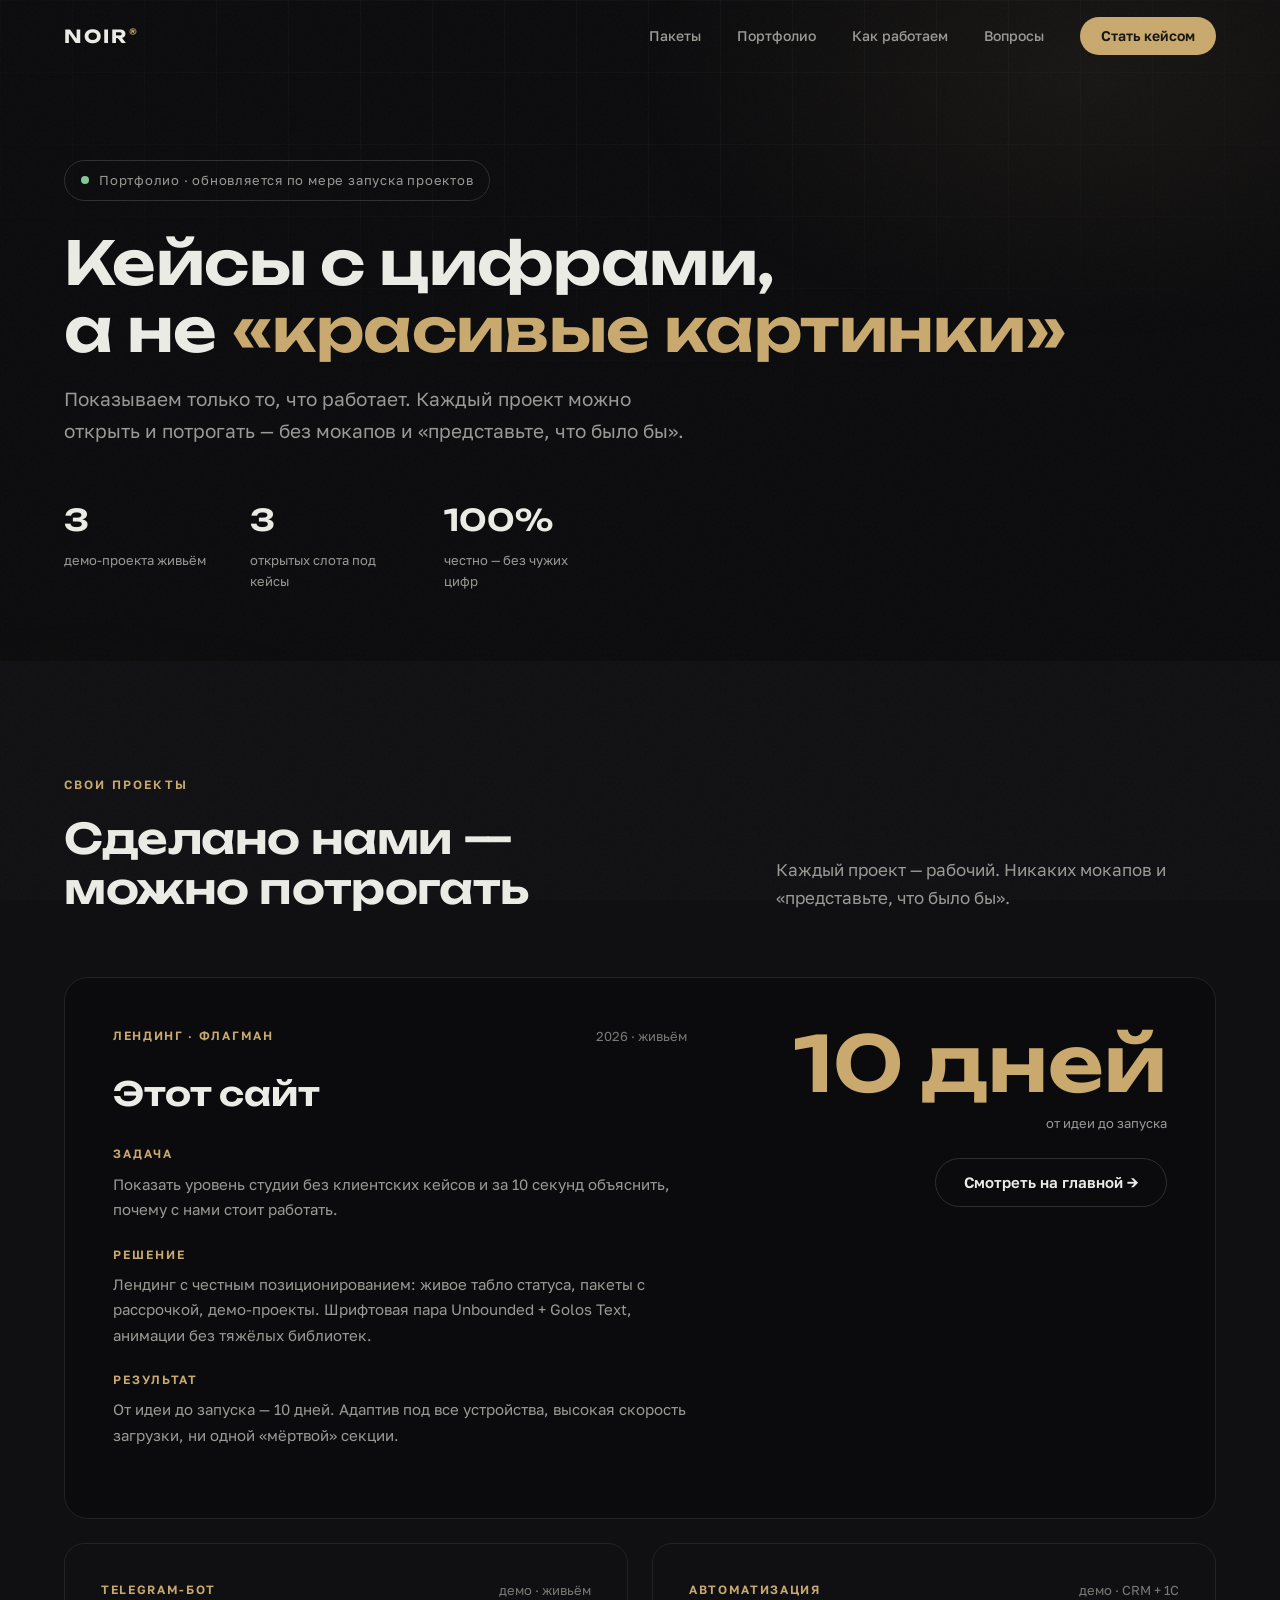
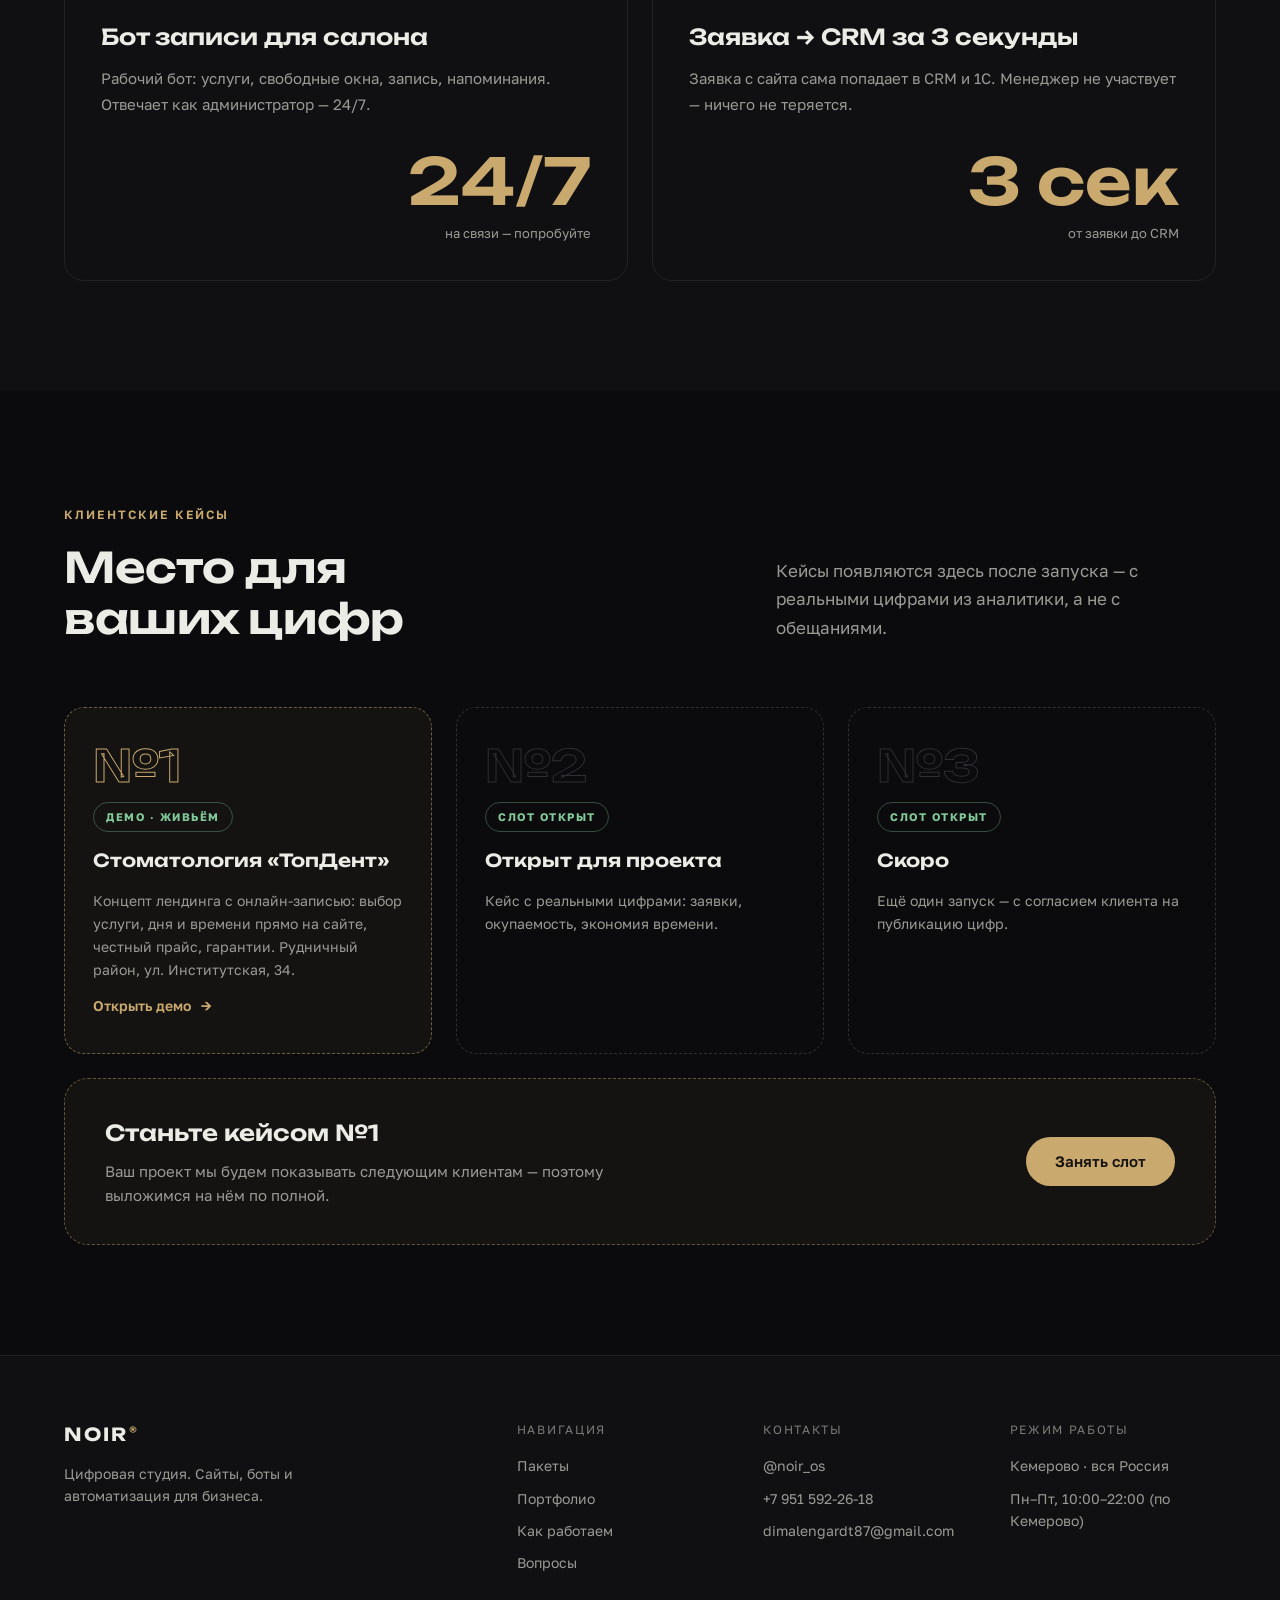
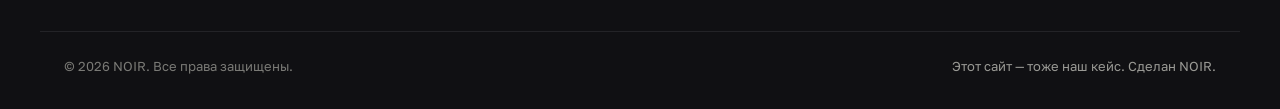
==== cases.html @ 003f2fc5 "fix: add favicon to tech/payment pages, fix broken logo link in tech.html" ====
<!DOCTYPE html>
<html lang="ru">
<head>
<meta charset="UTF-8">
<meta name="viewport" content="width=device-width, initial-scale=1.0">
<title>Кейсы — NOIR · Цифровая студия · Кемерово</title>
<meta name="description" content="Портфолио цифровой студии NOIR: демо-проекты живьём и открытые слоты под клиентские кейсы. Кемерово, Рудничный район, вся Россия.">
<link rel="preconnect" href="https://fonts.googleapis.com">
<link rel="preconnect" href="https://fonts.gstatic.com" crossorigin>
<link href="https://fonts.googleapis.com/css2?family=Golos+Text:wght@400;500;600&family=Unbounded:wght@400;500;600;700&display=swap" rel="stylesheet">
<link rel="stylesheet" href="styles.css">
<link rel="icon" href="favicon.svg" type="image/svg+xml">
</head>
<body>

<div class="grain" aria-hidden="true"></div>

<!-- ШАПКА -->
<header id="nav">
  <div class="container nav-inner">
    <a href="./" class="logo">NOIR<span>®</span></a>
    <nav class="nav-links" aria-label="Основная навигация">
      <a class="nav-link" href="./#services">Пакеты</a>
      <a class="nav-link" href="#work">Портфолио</a>
      <a class="nav-link" href="./#process">Как работаем</a>
      <a class="nav-link" href="./#faq">Вопросы</a>
      <a class="btn btn-primary btn-sm" href="./#contact">Стать кейсом</a>
    </nav>
    <button id="burger" class="burger" aria-label="Открыть меню" aria-expanded="false" aria-controls="mobileMenu">
      <span></span><span></span><span></span>
    </button>
  </div>
</header>

<!-- МОБИЛЬНОЕ МЕНЮ -->
<div id="mobileMenu" class="mobile-menu">
  <nav class="mobile-nav" aria-label="Мобильная навигация">
    <a class="mobile-link" href="./#services">Пакеты</a>
    <a class="mobile-link" href="#work">Портфолио</a>
    <a class="mobile-link" href="./#process">Как работаем</a>
    <a class="mobile-link" href="./#faq">Вопросы</a>
    <a class="mobile-link mobile-cta" href="./#contact">Стать кейсом</a>
    <div class="mobile-meta">Кемерово · работаем по всей России</div>
  </nav>
</div>

<main>

  <!-- ЗАГОЛОВОК СТРАНИЦЫ -->
  <section class="page-hero">
    <div class="container">
      <div class="hero-tag" data-reveal>
        <span class="dot dot-live"></span>Портфолио · обновляется по мере запуска проектов
      </div>
      <h1 class="page-title" data-reveal style="--d:.08s">
        Кейсы с цифрами,<br>а не <span class="accent">«красивые картинки»</span>
      </h1>
      <p class="page-lead" data-reveal style="--d:.16s">
        Показываем только то, что работает. Каждый проект можно открыть и потрогать — без мокапов и «представьте, что было бы».
      </p>
      <div class="page-stats" data-reveal style="--d:.24s">
        <div class="stat">
          <div class="stat-num"><span data-count="3">0</span></div>
          <div class="stat-cap">демо-проекта живьём</div>
        </div>
        <div class="stat">
          <div class="stat-num"><span data-count="3">0</span></div>
          <div class="stat-cap">открытых слота под кейсы</div>
        </div>
        <div class="stat">
          <div class="stat-num"><span data-count="100" data-suffix="%">0</span></div>
          <div class="stat-cap">честно — без чужих цифр</div>
        </div>
      </div>
    </div>
  </section>

  <!-- ДЕМО-КЕЙСЫ -->
  <section id="work">
    <div class="container">
      <div class="section-head">
        <div>
          <div class="section-tag" data-reveal>Свои проекты</div>
          <h2 class="section-title" data-reveal>Сделано нами —<br>можно потрогать</h2>
        </div>
        <p class="section-lead" data-reveal>Каждый проект — рабочий. Никаких мокапов и «представьте, что было бы».</p>
      </div>

      <!-- КЕЙС 1: ЭТОТ САЙТ -->
      <article class="case-study" data-reveal>
        <div class="case-main">
          <div class="case-meta">
            <span class="case-cat">Лендинг · флагман</span>
            <span class="case-year">2026 · живьём</span>
          </div>
          <h3 class="case-title">Этот сайт</h3>
          <div class="case-block">
            <div class="case-block-label">Задача</div>
            <p>Показать уровень студии без клиентских кейсов и за 10 секунд объяснить, почему с нами стоит работать.</p>
          </div>
          <div class="case-block">
            <div class="case-block-label">Решение</div>
            <p>Лендинг с честным позиционированием: живое табло статуса, пакеты с рассрочкой, демо-проекты. Шрифтовая пара Unbounded + Golos Text, анимации без тяжёлых библиотек.</p>
          </div>
          <div class="case-block">
            <div class="case-block-label">Результат</div>
            <p>От идеи до запуска — 10 дней. Адаптив под все устройства, высокая скорость загрузки, ни одной «мёртвой» секции.</p>
          </div>
        </div>
        <div class="case-side">
          <div class="case-metric-big">
            <div class="metric-num"><span data-count="10">0</span> дней</div>
            <div class="metric-cap">от идеи до запуска</div>
          </div>
          <a class="btn btn-ghost case-live" href="index.html">Смотреть на главной →</a>
        </div>
      </article>

      <div class="cases-grid">
        <!-- КЕЙС 2: ДЕМО-БОТ -->
        <article class="case-card" data-reveal>
          <div class="case-info">
            <div class="case-meta"><span class="case-cat">Telegram-бот</span><span class="case-year">демо · живьём</span></div>
            <h3 class="case-title">Бот записи для салона</h3>
            <p class="case-desc">Рабочий бот: услуги, свободные окна, запись, напоминания. Отвечает как администратор — 24/7.</p>
          </div>
          <div class="case-metric">
            <div class="metric-num">24/7</div>
            <div class="metric-cap">на связи — попробуйте</div>
          </div>
        </article>

        <!-- КЕЙС 3: ДЕМО-АВТОМАТИЗАЦИЯ -->
        <article class="case-card" data-reveal style="--d:.08s">
          <div class="case-info">
            <div class="case-meta"><span class="case-cat">Автоматизация</span><span class="case-year">демо · CRM + 1С</span></div>
            <h3 class="case-title">Заявка → CRM за 3 секунды</h3>
            <p class="case-desc">Заявка с сайта сама попадает в CRM и 1С. Менеджер не участвует — ничего не теряется.</p>
          </div>
          <div class="case-metric">
            <div class="metric-num"><span data-count="3">0</span> сек</div>
            <div class="metric-cap">от заявки до CRM</div>
          </div>
        </article>
      </div>
    </div>
  </section>

  <!-- СЛОТЫ ПОД КЛИЕНТСКИЕ КЕЙСЫ -->
  <section id="slots">
    <div class="container">
      <div class="section-head">
        <div>
          <div class="section-tag" data-reveal>Клиентские кейсы</div>
          <h2 class="section-title" data-reveal>Место для<br>ваших цифр</h2>
        </div>
        <p class="section-lead" data-reveal>Кейсы появляются здесь после запуска — с реальными цифрами из аналитики, а не с обещаниями.</p>
      </div>

      <div class="slots-grid">
        <div class="slot-card hot" data-reveal>
  	 <div class="slot-num">№1</div>
         <div class="slot-status">Демо · живьём</div>
         <h3>Стоматология «ТопДент»</h3>
         <p>Концепт лендинга с онлайн-записью: выбор услуги, дня и времени прямо на сайте, честный прайс, гарантии. Рудничный район, ул. Институтская, 34.</p>
         <a class="link-arrow" href="topdent">Открыть демо <span>→</span></a>
        </div>
        <div class="slot-card" data-reveal style="--d:.08s">
          <div class="slot-num">№2</div>
          <div class="slot-status">Слот открыт</div>
          <h3>Открыт для проекта</h3>
          <p>Кейс с реальными цифрами: заявки, окупаемость, экономия времени.</p>
        </div>
        <div class="slot-card" data-reveal style="--d:.16s">
          <div class="slot-num">№3</div>
          <div class="slot-status">Слот открыт</div>
          <h3>Скоро</h3>
          <p>Ещё один запуск — с согласием клиента на публикацию цифр.</p>
        </div>
      </div>

      <div class="cases-cta" data-reveal>
        <div>
          <h3>Станьте кейсом №1</h3>
          <p>Ваш проект мы будем показывать следующим клиентам — поэтому выложимся на нём по полной.</p>
        </div>
        <a class="btn btn-primary" href="./#contact">Занять слот</a>
      </div>
    </div>
  </section>

</main>

<!-- ПОДВАЛ -->
<footer id="footer">
  <div class="container footer-grid">
    <div>
      <div class="logo">NOIR<span>®</span></div>
      <p class="footer-note">Цифровая студия. Сайты, боты и автоматизация для бизнеса.</p>
    </div>
    <div class="footer-col">
      <span class="footer-cap">Навигация</span>
      <a href="./#services">Пакеты</a>
      <a href="#work">Портфолио</a>
      <a href="./#process">Как работаем</a>
      <a href="./#faq">Вопросы</a>
    </div>
    <div class="footer-col">
      <span class="footer-cap">Контакты</span>
      <a href="https://t.me/noir_os" target="_blank" rel="noopener">@noir_os</a>
      <a href="tel:+79515922618">+7 951 592-26-18</a>
      <a href="mailto:dimalengardt87@gmail.com">dimalengardt87@gmail.com</a>
    </div>
    <div class="footer-col">
      <span class="footer-cap">Режим работы</span>
      <span>Кемерово · вся Россия</span>
      <span>Пн–Пт, 10:00–22:00 (по Кемерово)</span>
    </div>
  </div>
  <div class="container footer-bottom">
    <span>© <span id="year">2026</span> NOIR. Все права защищены.</span>
    <span class="footer-self">Этот сайт — тоже наш кейс. Сделан NOIR.</span>
  </div>
</footer>

<script src="script.js"></script>
</body>
</html>
---- styles.css ----
/* ═══════════════════════════════════════════
   NOIR · Цифровая студия · Кемерово
═══════════════════════════════════════════ */
*, *::before, *::after { margin: 0; padding: 0; box-sizing: border-box; }

:root {
  --bg: #0B0B0D;
  --bg-alt: #101013;
  --surface: #141417;
  --border: #232327;
  --border-strong: #2E2E33;
  --text: #ECECE6;
  --muted: #9A9A95;
  --faint: #7A7A76;
  --accent: #C9A96E;
  --accent-dim: rgba(201, 169, 110, 0.12);
  --live: #82C99A;
  --danger: #C97070;
  --font-display: 'Unbounded', 'Arial Black', sans-serif;
  --font-body: 'Golos Text', -apple-system, 'Segoe UI', sans-serif;
}

html {
  background: var(--bg);
  scroll-behavior: smooth;
  scroll-padding-top: 88px;
}

html, body { overflow-x: hidden; }

body {
  background: var(--bg);
  color: var(--text);
  font-family: var(--font-body);
  font-size: 16px;
  line-height: 1.6;
  -webkit-font-smoothing: antialiased;
}

/* Фоновые слои: сетка + тёплое свечение */
body::before {
  content: '';
  position: fixed; inset: 0; z-index: 0;
  background-image:
    linear-gradient(rgba(255,255,255,.022) 1px, transparent 1px),
    linear-gradient(90deg, rgba(255,255,255,.022) 1px, transparent 1px);
  background-size: 72px 72px;
  -webkit-mask-image: radial-gradient(ellipse 90% 70% at 50% 0%, #000 30%, transparent 78%);
  mask-image: radial-gradient(ellipse 90% 70% at 50% 0%, #000 30%, transparent 78%);
}
body::after {
  content: '';
  position: fixed; inset: 0; z-index: 0; pointer-events: none;
  background:
    radial-gradient(60% 50% at 85% 8%, rgba(201,169,110,.07), transparent 60%),
    radial-gradient(50% 40% at 8% 92%, rgba(201,169,110,.04), transparent 60%);
}

/* Зерно */
.grain {
  position: fixed; inset: 0; z-index: 2000;
  pointer-events: none; opacity: .035;
  background-image: url("data:image/svg+xml,%3Csvg viewBox='0 0 256 256' xmlns='http://www.w3.org/2000/svg'%3E%3Cfilter id='g'%3E%3CfeTurbulence type='fractalNoise' baseFrequency='0.9' numOctaves='4' stitchTiles='stitch'/%3E%3C/filter%3E%3Crect width='100%25' height='100%25' filter='url(%23g)'/%3E%3C/svg%3E");
  background-size: 128px 128px;
}

::selection { background: var(--accent); color: #141414; }
a { color: inherit; text-decoration: none; }
button { font-family: inherit; }
:focus-visible { outline: 2px solid var(--accent); outline-offset: 3px; }
body.locked { overflow: hidden; }

.container { width: 100%; max-width: 1200px; margin: 0 auto; padding: 0 24px; }

/* ═══════════════════════════════════════════
   КНОПКИ
═════════════════════════════════════════ */
.btn {
  display: inline-flex; align-items: center; justify-content: center; gap: 10px;
  padding: 16px 28px; border-radius: 9999px;
  font: 600 15px/1 var(--font-body);
  border: 1px solid transparent; cursor: pointer;
  transition: transform .3s ease, box-shadow .3s ease, border-color .3s ease, color .3s ease, background .3s ease;
}
.btn-primary { background: var(--accent); color: #161310; }
.btn-primary:hover { transform: translateY(-2px); box-shadow: 0 14px 34px -14px rgba(201,169,110,.55); }
.btn-ghost { border-color: var(--border-strong); color: var(--text); }
.btn-ghost:hover { border-color: var(--accent); color: var(--accent); }
.btn-sm { padding: 11px 20px; font-size: 14px; }

/* ═══════════════════════════════════════════
   ШАПКА
═══════════════════════════════════════════ */
#nav {
  position: fixed; top: 0; left: 0; right: 0; z-index: 1000;
  border-bottom: 1px solid transparent;
  transition: background .35s ease, border-color .35s ease;
}
#nav.scrolled {
  background: rgba(11,11,13,.88);
  -webkit-backdrop-filter: blur(16px); backdrop-filter: blur(16px);
  border-color: var(--border);
}
.nav-inner { display: flex; align-items: center; justify-content: space-between; height: 72px; }
.logo { font-family: var(--font-display); font-weight: 700; font-size: 18px; letter-spacing: .12em; }
.logo span { color: var(--accent); font-size: 10px; vertical-align: super; }
.nav-links { display: flex; align-items: center; gap: 36px; }
.nav-link { font-size: 14px; font-weight: 500; color: var(--muted); position: relative; transition: color .3s ease; }
.nav-link::after {
  content: ''; position: absolute; left: 0; bottom: -6px;
  width: 100%; height: 1px; background: var(--accent);
  transform: scaleX(0); transform-origin: right; transition: transform .35s ease;
}
.nav-link:hover, .nav-link.active { color: var(--text); }
.nav-link:hover::after, .nav-link.active::after { transform: scaleX(1); transform-origin: left; }

.burger {
  display: none; flex-direction: column; align-items: center; justify-content: center; gap: 6px;
  width: 44px; height: 44px; background: none;
  border: 1px solid var(--border-strong); border-radius: 12px; cursor: pointer;
}
.burger span { width: 20px; height: 2px; background: var(--text); transition: transform .35s ease, opacity .35s ease; }
.burger.open span:nth-child(1) { transform: translateY(8px) rotate(45deg); }
.burger.open span:nth-child(2) { opacity: 0; }
.burger.open span:nth-child(3) { transform: translateY(-8px) rotate(-45deg); }

/* Мобильное меню */
.mobile-menu {
  position: fixed; inset: 0; z-index: 998;
  background: rgba(11,11,13,.97);
  display: flex; flex-direction: column; justify-content: center;
  padding: 96px 24px 40px;
  visibility: hidden; transform: translateY(-100%);
  transition: transform .5s cubic-bezier(.77,0,.18,1), visibility 0s linear .5s;
}
.mobile-menu.open { visibility: visible; transform: none; transition: transform .5s cubic-bezier(.77,0,.18,1); }
.mobile-nav { display: flex; flex-direction: column; gap: 8px; max-width: 480px; }
.mobile-link {
  font-family: var(--font-display); font-size: 26px; font-weight: 600;
  padding: 14px 0; border-bottom: 1px solid var(--border);
  opacity: 0; transform: translateY(18px);
  transition: opacity .4s ease, transform .4s ease, color .3s ease;
}
.mobile-link:hover { color: var(--accent); }
.mobile-cta { border-bottom: none; color: var(--accent); }
.mobile-meta { font-size: 13px; color: var(--muted); margin-top: 24px; opacity: 0; transition: opacity .4s ease .4s; }
.mobile-menu.open .mobile-link { opacity: 1; transform: none; }
.mobile-menu.open .mobile-link:nth-child(1) { transition-delay: .15s; }
.mobile-menu.open .mobile-link:nth-child(2) { transition-delay: .2s; }
.mobile-menu.open .mobile-link:nth-child(3) { transition-delay: .25s; }
.mobile-menu.open .mobile-link:nth-child(4) { transition-delay: .3s; }
.mobile-menu.open .mobile-link:nth-child(5) { transition-delay: .35s; }
.mobile-menu.open .mobile-meta { opacity: 1; }

/* ═══════════════════════════════════════════
   ГЛАВНЫЙ ЭКРАН
═══════════════════════════════════════════ */
#hero {
  min-height: 100vh; min-height: 100svh;
  display: flex; align-items: center;
  padding: 140px 0 90px;
}
.hero-grid { display: grid; grid-template-columns: 1.1fr .9fr; gap: 56px; align-items: center; }

.hero-tag {
  display: inline-flex; align-items: center; gap: 10px;
  font-size: 13px; letter-spacing: .06em; color: var(--muted);
  padding: 9px 16px; border: 1px solid var(--border-strong); border-radius: 9999px;
  margin-bottom: 32px;
}
.dot { width: 8px; height: 8px; border-radius: 9999px; display: inline-block; flex-shrink: 0; }
.dot-live { background: var(--live); animation: ping 2.2s ease-out infinite; }
@keyframes ping {
  0% { box-shadow: 0 0 0 0 rgba(130,201,154,.45); }
  70% { box-shadow: 0 0 0 9px rgba(130,201,154,0); }
  100% { box-shadow: 0 0 0 0 rgba(130,201,154,0); }
}

.hero-title {
  font-family: var(--font-display);
  font-size: clamp(34px, 4.6vw, 58px);
  font-weight: 600; line-height: 1.15; letter-spacing: -.01em;
  margin-bottom: 24px;
}
.hero-title .accent { color: var(--accent); }
.hero-sub { font-size: clamp(16px, 1.6vw, 19px); color: var(--muted); line-height: 1.7; max-width: 560px; margin-bottom: 40px; }
.hero-actions { display: flex; gap: 14px; flex-wrap: wrap; margin-bottom: 64px; }

.hero-stats { display: flex; gap: 44px; flex-wrap: wrap; }
.stat-num { font-family: var(--font-display); font-size: 30px; font-weight: 600; color: var(--text); }
.stat-cap { font-size: 13px; color: var(--muted); max-width: 150px; margin-top: 6px; }

/* Табло статуса */
.board {
  background: linear-gradient(180deg, #131316, #0E0E11);
  border: 1px solid var(--border); border-radius: 24px;
  padding: 26px; position: relative;
  box-shadow: 0 40px 90px -50px rgba(0,0,0,.9);
}
.board::before {
  content: ''; position: absolute; inset: 0; border-radius: 24px; padding: 1px;
  background: linear-gradient(160deg, rgba(201,169,110,.4), transparent 45%);
  -webkit-mask: linear-gradient(#000 0 0) content-box, linear-gradient(#000 0 0);
  -webkit-mask-composite: xor; mask-composite: exclude;
  pointer-events: none;
}
.board-head {
  display: flex; justify-content: space-between; align-items: center;
  font-size: 11px; letter-spacing: .14em; text-transform: uppercase;
  color: var(--muted); margin-bottom: 22px;
}
.board-label { display: inline-flex; align-items: center; gap: 8px; }
.board-status {
  padding: 16px 18px; margin-bottom: 22px;
  border: 1px dashed rgba(201,169,110,.4); border-radius: 16px;
  background: rgba(201,169,110,.06);
  display: flex; flex-direction: column; gap: 3px;
}
.board-status strong { font-family: var(--font-display); font-size: 14px; font-weight: 600; }
.board-status span { font-size: 13px; color: var(--muted); }
.board-row {
  display: flex; justify-content: space-between; align-items: baseline; gap: 16px;
  padding: 13px 2px; border-top: 1px solid var(--border); font-size: 14px;
  transition: background .25s ease;
}
.board-row:hover { background: rgba(255,255,255,.02); }
.board-val { color: var(--live); font-weight: 600; }
.board-src { color: var(--muted); font-size: 13px; text-align: right; }
.board-foot { margin-top: 16px; font-size: 12px; color: var(--faint); }

/* ═══════════════════════════════════════════
   БЕГУЩАЯ СТРОКА
═══════════════════════════════════════════ */
.marquee { border-block: 1px solid var(--border); background: var(--bg-alt); overflow: hidden; padding: 18px 0; }
.marquee-track { display: flex; width: max-content; animation: marquee 30s linear infinite; }
.marquee-track.paused, .marquee:hover .marquee-track { animation-play-state: paused; }
.marquee-group { display: flex; align-items: center; gap: 44px; padding-right: 44px; }
.marquee-group span {
  font-family: var(--font-display); font-size: 12px; font-weight: 500;
  letter-spacing: .2em; text-transform: uppercase; color: var(--muted); white-space: nowrap;
}
.marquee-group i { color: var(--accent); font-style: normal; font-size: 10px; }
@keyframes marquee { to { transform: translateX(-50%); } }

/* ═══════════════════════════════════════════
   СЕКЦИИ — ОБЩЕЕ
═══════════════════════════════════════════ */
section { padding: 110px 0; }
.section-tag {
  display: inline-block; font-size: 12px; font-weight: 600;
  letter-spacing: .18em; text-transform: uppercase;
  color: var(--accent); margin-bottom: 18px;
}
.section-title {
  font-family: var(--font-display);
  font-size: clamp(26px, 3.4vw, 42px);
  font-weight: 600; line-height: 1.2; letter-spacing: -.01em;
}
.section-lead { font-size: 17px; color: var(--muted); line-height: 1.7; max-width: 440px; }
.section-head { display: flex; justify-content: space-between; align-items: flex-end; gap: 48px; margin-bottom: 64px; }
.section-head-right { display: flex; flex-direction: column; gap: 16px; align-items: flex-start; }

/* ═══════════════════════════════════════════
   БОЛИ
═══════════════════════════════════════════ */
#problems { background: var(--bg); }
.split { display: grid; grid-template-columns: .9fr 1.1fr; gap: 72px; align-items: start; }
.split-left { position: sticky; top: 120px; }
.split-left .section-lead { margin: 20px 0 32px; }
.link-arrow {
  display: inline-flex; align-items: center; gap: 10px;
  font-weight: 600; color: var(--accent); transition: gap .3s ease;
}
.link-arrow:hover { gap: 16px; transition: gap .2s ease; }
.pain-list { display: flex; flex-direction: column; gap: 16px; }
.pain {
  display: flex; gap: 20px; padding: 28px;
  background: var(--bg-alt); border: 1px solid var(--border); border-radius: 20px;
  transition: border-color .3s ease, transform .3s ease;
}
.pain:hover { border-color: var(--accent); transform: translateX(6px); }
.pain-x { color: var(--danger); font-weight: 700; font-size: 18px; line-height: 1.4; }
.pain h3 { font-size: 17px; font-weight: 600; margin-bottom: 8px; }
.pain p { font-size: 15px; color: var(--muted); line-height: 1.65; }

/* ═══════════════════════════════════════════
   ПАКЕТЫ
═══════════════════════════════════════════ */
#services { background: var(--bg-alt); }
.packages-grid {
  display: grid; grid-template-columns: repeat(3, 1fr);
  gap: 24px; align-items: stretch; margin-bottom: 20px;
}
.package-card {
  display: flex; flex-direction: column;
  padding: 36px 32px; background: var(--bg);
  border: 1px solid var(--border); border-radius: 24px;
  position: relative;
  transition: border-color .3s ease, transform .3s ease, box-shadow .3s ease;
}
.package-card:hover { border-color: var(--accent); transform: translateY(-4px); }
.package-card.featured {
  border-color: var(--accent);
  background: linear-gradient(180deg, rgba(201,169,110,.08), rgba(201,169,110,.02));
  box-shadow: 0 30px 70px -40px rgba(201,169,110,.4);
}
@media (min-width: 1025px) {
  .package-card.featured { transform: scale(1.035); }
  .package-card.featured:hover { transform: scale(1.035) translateY(-4px); }
}
.package-badge {
  position: absolute; top: -13px; left: 50%; transform: translateX(-50%);
  background: var(--accent); color: #161310;
  font-size: 11px; font-weight: 700; letter-spacing: .12em; text-transform: uppercase;
  padding: 6px 14px; border-radius: 9999px; white-space: nowrap;
}
.package-name { font-family: var(--font-display); font-size: 24px; font-weight: 600; margin-bottom: 6px; }
.package-tag { font-size: 14px; color: var(--muted); margin-bottom: 24px; }
.package-price {
  display: flex; flex-direction: column; gap: 2px;
  padding: 20px 0; margin-bottom: 24px;
  border-block: 1px solid var(--border);
}
.price-old { font-size: 15px; color: var(--faint); text-decoration: line-through; }
.price-new { font-family: var(--font-display); font-size: 32px; font-weight: 600; color: var(--accent); line-height: 1.2; }
.price-note { font-size: 12px; color: var(--muted); margin-top: 4px; }
.package-list { list-style: none; display: flex; flex-direction: column; gap: 12px; margin-bottom: 32px; flex-grow: 1; }
.package-list li { font-size: 15px; line-height: 1.5; padding-left: 26px; position: relative; }
.package-list li::before { content: '✓'; position: absolute; left: 0; color: var(--live); font-weight: 700; }
.package-btn { width: 100%; }
.packages-note {
  font-size: 14px; color: var(--muted); text-align: center;
  max-width: 640px; margin: 0 auto 80px;
}

/* ═══════════════════════════════════════════
   УСЛУГИ ПО ОТДЕЛЬНОСТИ
═══════════════════════════════════════════ */
.services-sub { display: flex; justify-content: space-between; align-items: flex-end; gap: 32px; margin-bottom: 40px; }
.services-sub h3 { font-family: var(--font-display); font-size: 22px; font-weight: 600; }
.services-sub p { font-size: 15px; color: var(--muted); max-width: 480px; line-height: 1.65; }

.services-list { border-top: 1px solid var(--border); }
.service-row {
  display: grid;
  grid-template-columns: 64px 1fr 160px 48px;
  grid-template-areas: "num body meta arrow";
  gap: 28px; align-items: center;
  padding: 36px 12px; border-bottom: 1px solid var(--border);
  position: relative; transition: background .3s ease;
}
.service-row::before {
  content: ''; position: absolute; left: 0; top: -1px;
  height: 1px; width: 0; background: var(--accent); transition: width .5s ease;
}
.service-row:hover { background: rgba(255,255,255,.015); }
.service-row:hover::before { width: 100%; }
.service-num { grid-area: num; font-family: var(--font-display); font-size: 13px; color: var(--faint); }
.service-body { grid-area: body; display: flex; flex-direction: column; gap: 8px; }
.service-title { font-size: 20px; font-weight: 600; transition: color .3s ease; }
.service-row:hover .service-title { color: var(--accent); }
.service-desc { font-size: 15px; color: var(--muted); line-height: 1.65; max-width: 560px; }
.service-meta { grid-area: meta; display: flex; flex-direction: column; align-items: flex-end; gap: 4px; text-align: right; }
.service-term { font-size: 13px; color: var(--muted); }
.service-price { font-size: 15px; font-weight: 600; color: var(--accent); white-space: nowrap; }
.service-arrow {
  grid-area: arrow; width: 44px; height: 44px;
  display: grid; place-items: center;
  border: 1px solid var(--border-strong); border-radius: 14px;
  color: var(--text); font-size: 16px;
  transition: background .3s ease, border-color .3s ease, color .3s ease, transform .3s ease;
}
.service-row:hover .service-arrow {
  background: var(--accent); border-color: var(--accent); color: #161310; transform: translateX(4px);
}
.services-note { margin-top: 32px; font-size: 15px; color: var(--muted); }
.services-note a { color: var(--accent); font-weight: 600; border-bottom: 1px solid rgba(201,169,110,.4); transition: border-color .3s ease; }
.services-note a:hover { border-color: var(--accent); }

/* ═══════════════════════════════════════════
   ПОРТФОЛИО
═══════════════════════════════════════════ */
#cases { background: var(--bg); }
.cases-grid { display: grid; grid-template-columns: 1fr 1fr; gap: 24px; }
.case-card {
  display: flex; flex-direction: column; justify-content: space-between; gap: 32px;
  padding: 36px; background: var(--bg-alt);
  border: 1px solid var(--border); border-radius: 20px;
  transition: border-color .3s ease, transform .3s ease;
}
.case-card:hover { border-color: var(--accent); transform: translateY(-4px); }
.case-card.featured { grid-column: 1 / -1; flex-direction: row; align-items: center; gap: 48px; padding: 48px; }
.case-meta { display: flex; justify-content: space-between; gap: 16px; margin-bottom: 18px; }
.case-cat { font-size: 12px; font-weight: 600; letter-spacing: .14em; text-transform: uppercase; color: var(--accent); }
.case-year { font-size: 13px; color: var(--faint); }
.case-title { font-family: var(--font-display); font-size: 22px; font-weight: 600; margin-bottom: 12px; }
.case-card.featured .case-title { font-size: clamp(24px, 2.6vw, 32px); }
.case-desc { font-size: 15px; color: var(--muted); line-height: 1.7; max-width: 520px; }
.case-metric { text-align: right; flex-shrink: 0; }
.metric-num {
  font-family: var(--font-display); font-weight: 600; line-height: 1;
  font-size: clamp(40px, 5vw, 64px); color: var(--accent);
}
.case-card.featured .metric-num { font-size: clamp(52px, 6.5vw, 88px); }
.metric-cap { font-size: 13px; color: var(--muted); margin-top: 10px; }

.cases-cta {
  display: flex; justify-content: space-between; align-items: center; gap: 32px;
  margin-top: 24px; padding: 36px 40px;
  border: 1px dashed rgba(201,169,110,.45); border-radius: 24px;
  background: rgba(201,169,110,.05);
}
.cases-cta h3 { font-family: var(--font-display); font-size: 22px; font-weight: 600; margin-bottom: 8px; }
.cases-cta p { font-size: 15px; color: var(--muted); line-height: 1.65; max-width: 520px; }

/* ═══════════════════════════════════════════
   ПРОЦЕСС
═══════════════════════════════════════════ */
#process { background: var(--bg-alt); }
.process-grid { display: grid; grid-template-columns: repeat(4, 1fr); gap: 32px; }
.process-step { border-top: 1px solid var(--border-strong); padding-top: 28px; }
.ghost {
  font-family: var(--font-display); font-size: 46px; font-weight: 600; line-height: 1;
  color: transparent; -webkit-text-stroke: 1px var(--border-strong);
  margin-bottom: 22px;
}
@supports not (-webkit-text-stroke: 1px #000) { .ghost { color: var(--border-strong); } }
.process-step h3 { font-size: 18px; font-weight: 600; margin-bottom: 10px; }
.process-step p { font-size: 15px; color: var(--muted); line-height: 1.65; }

/* ═══════════════════════════════════════════
   ГАРАНТИИ
═══════════════════════════════════════════ */
#trust { background: var(--bg); }
.trust-grid { display: grid; grid-template-columns: repeat(4, 1fr); gap: 24px; }
.trust-item {
  padding: 32px 28px; background: var(--bg-alt);
  border: 1px solid var(--border); border-radius: 20px;
  transition: border-color .3s ease, transform .3s ease;
}
.trust-item:hover { border-color: var(--accent); transform: translateY(-4px); }
.trust-ico {
  width: 48px; height: 48px; display: grid; place-items: center;
  border: 1px solid var(--border-strong); border-radius: 14px;
  color: var(--accent); margin-bottom: 22px; background: var(--bg);
}
.trust-item h3 { font-size: 17px; font-weight: 600; margin-bottom: 10px; }
.trust-item p { font-size: 15px; color: var(--muted); line-height: 1.65; }

/* ═══════════════════════════════════════════
   ВОПРОСЫ
═══════════════════════════════════════════ */
#faq { background: var(--bg-alt); }
.faq-list { border-top: 1px solid var(--border); max-width: 820px; }
.faq-item { border-bottom: 1px solid var(--border); }
.faq-q {
  width: 100%; display: flex; justify-content: space-between; align-items: center; gap: 24px;
  padding: 26px 4px; background: none; border: 0; cursor: pointer;
  color: var(--text); font: 600 17px/1.4 var(--font-body); text-align: left;
  transition: color .3s ease;
}
.faq-q:hover { color: var(--accent); }
.faq-icon { font-size: 24px; font-weight: 400; color: var(--accent); transition: transform .35s ease; flex-shrink: 0; }
.faq-item.open .faq-icon { transform: rotate(45deg); }
.faq-a { display: grid; grid-template-rows: 0fr; transition: grid-template-rows .4s ease; }
.faq-a > div { overflow: hidden; }
.faq-a p { padding: 0 4px 26px; font-size: 15px; color: var(--muted); line-height: 1.7; max-width: 640px; }
.faq-item.open .faq-a { grid-template-rows: 1fr; }

/* ═══════════════════════════════════════════
   КОНТАКТ
═══════════════════════════════════════════ */
#contact { background: var(--bg); }
.contact-grid { display: grid; grid-template-columns: 1fr 1fr; gap: 72px; align-items: start; }
.contact-info .section-lead { margin: 20px 0 40px; max-width: 480px; }
.contact-methods { display: flex; flex-direction: column; gap: 14px; }
.method {
  display: flex; align-items: center; gap: 16px;
  padding: 18px 20px; background: var(--bg-alt);
  border: 1px solid var(--border); border-radius: 16px;
  transition: border-color .3s ease, transform .3s ease;
}
.method:hover { border-color: var(--accent); transform: translateX(6px); }
.method-ico {
  width: 42px; height: 42px; display: grid; place-items: center; flex-shrink: 0;
  border: 1px solid var(--border-strong); border-radius: 12px; color: var(--accent);
}
.method-label { display: block; font-size: 12px; color: var(--muted); margin-bottom: 2px; }
.method-value { display: block; font-size: 15px; font-weight: 600; }

.contact-form {
  padding: 40px; background: var(--bg-alt);
  border: 1px solid var(--border); border-radius: 24px;
}
.form-group { margin-bottom: 18px; }
.form-group label { display: block; font-size: 13px; font-weight: 500; color: var(--muted); margin-bottom: 8px; }
.form-group input, .form-group textarea {
  width: 100%; padding: 15px 16px;
  background: var(--surface); border: 1px solid var(--border); border-radius: 12px;
  color: var(--text); font-family: inherit; font-size: 16px;
  transition: border-color .3s ease, box-shadow .3s ease;
}
.form-group input:focus, .form-group textarea:focus {
  outline: none; border-color: var(--accent);
  box-shadow: 0 0 0 3px var(--accent-dim);
}
.form-group input::placeholder, .form-group textarea::placeholder { color: var(--faint); }
.form-group textarea { resize: vertical; min-height: 104px; }
.form-submit { width: 100%; }
.contact-form.sent .form-submit { background: var(--live); color: #0E1510; pointer-events: none; }
.form-note { font-size: 13px; color: var(--faint); text-align: center; margin-top: 16px; }

/* ═══════════════════════════════════════════
   ПОДВАЛ
═══════════════════════════════════════════ */
#footer { border-top: 1px solid var(--border); padding: 64px 0 32px; background: var(--bg-alt); }
.footer-grid { display: grid; grid-template-columns: 2fr 1fr 1fr 1fr; gap: 40px; }
.footer-note { font-size: 14px; color: var(--muted); margin-top: 14px; max-width: 260px; }
.footer-col { display: flex; flex-direction: column; gap: 10px; font-size: 14px; color: var(--muted); }
.footer-cap { font-size: 12px; letter-spacing: .14em; text-transform: uppercase; color: var(--faint); margin-bottom: 6px; }
.footer-col a { transition: color .3s ease; }
.footer-col a:hover { color: var(--accent); }
.footer-bottom {
  display: flex; justify-content: space-between; align-items: center; gap: 16px; flex-wrap: wrap;
  margin-top: 56px; padding-top: 24px; border-top: 1px solid var(--border);
  font-size: 13px; color: var(--faint);
}
.footer-self { color: var(--muted); }

/* ═══════════════════════════════════════════
   АНИМАЦИИ ПОЯВЛЕНИЯ
═══════════════════════════════════════════ */
[data-reveal] {
  opacity: 0; transform: translateY(26px);
  transition: opacity .7s ease, transform .7s cubic-bezier(.22,1,.36,1);
  transition-delay: var(--d, 0s);
}
[data-reveal].revealed { opacity: 1; transform: none; }

/* ═══════════════════════════════════════════
   АДАПТИВ
═══════════════════════════════════════════ */
@media (max-width: 1024px) {
  .hero-grid { grid-template-columns: 1fr; gap: 48px; }
  .board { max-width: 540px; }
  .packages-grid { grid-template-columns: 1fr; max-width: 480px; margin-inline: auto; }
  .process-grid { grid-template-columns: repeat(2, 1fr); }
  .trust-grid { grid-template-columns: repeat(2, 1fr); }
  .footer-grid { grid-template-columns: 1fr 1fr; }
}

@media (max-width: 900px) {
  .nav-links { display: none; }
  .burger { display: flex; }
  .split { grid-template-columns: 1fr; gap: 40px; }
  .split-left { position: static; }
  .section-head { flex-direction: column; align-items: flex-start; gap: 20px; margin-bottom: 48px; }
  .services-sub { flex-direction: column; align-items: flex-start; gap: 12px; }
  .service-row {
    grid-template-columns: 44px 1fr 44px;
    grid-template-areas: "num body arrow" "num meta arrow";
    gap: 14px 18px; padding: 28px 8px;
  }
  .service-meta { flex-direction: row; align-items: baseline; gap: 18px; text-align: left; }
  .case-card.featured { flex-direction: column; align-items: flex-start; gap: 28px; padding: 32px; }
  .case-metric { text-align: left; }
  .contact-grid { grid-template-columns: 1fr; gap: 48px; }
}

@media (max-width: 760px) {
  .cases-cta { flex-direction: column; align-items: flex-start; }
  .cases-cta .btn { width: 100%; }
}

@media (max-width: 640px) {
  section { padding: 72px 0; }
  #hero { padding: 120px 0 64px; }
  .hero-actions { flex-direction: column; }
  .hero-actions .btn { width: 100%; }
  .hero-stats { gap: 28px; }
  .cases-grid, .trust-grid, .process-grid { grid-template-columns: 1fr; }
  .contact-form { padding: 28px 24px; }
  .footer-grid { grid-template-columns: 1fr; gap: 32px; }
  .footer-bottom { flex-direction: column; align-items: flex-start; }
}

/* ═══════════════════════════════════════════
   УМЕНЬШЕННОЕ ДВИЖЕНИЕ
═══════════════════════════════════════════ */
@media (prefers-reduced-motion: reduce) {
  html { scroll-behavior: auto; }
  [data-reveal] { opacity: 1; transform: none; }
  .marquee-track { animation: none; }
  .dot-live { animation: none; }
  *, *::before, *::after { transition-duration: .01ms !important; animation-duration: .01ms !important; }
}

/* ═══════════════════════════════════════════
   СТРАНИЦА КЕЙСОВ (cases.html)
═══════════════════════════════════════════ */
.page-hero { padding: 160px 0 70px; }
.page-hero .hero-tag { margin-bottom: 28px; }
.page-title {
  font-family: var(--font-display);
  font-size: clamp(34px, 5vw, 60px);
  font-weight: 600; line-height: 1.12; letter-spacing: -.01em;
  margin-bottom: 20px;
}
.page-title .accent { color: var(--accent); }
.page-lead {
  font-size: clamp(16px, 1.6vw, 19px); color: var(--muted);
  line-height: 1.7; max-width: 620px; margin-bottom: 48px;
}
.page-stats { display: flex; gap: 44px; flex-wrap: wrap; }

#work { background: var(--bg-alt); }
#slots { background: var(--bg); }

/* Развёрнутый кейс */
.case-study {
  display: grid; grid-template-columns: 1.15fr .85fr; gap: 56px; align-items: start;
  padding: 48px; background: var(--bg); border: 1px solid var(--border); border-radius: 24px;
  margin-bottom: 24px; transition: border-color .3s ease;
}
.case-study:hover { border-color: var(--accent); }
.case-study .case-meta { margin-bottom: 20px; }
.case-study .case-title { font-size: clamp(24px, 2.6vw, 34px); margin-bottom: 24px; }
.case-block { margin-bottom: 22px; }
.case-block-label {
  font-size: 12px; font-weight: 600; letter-spacing: .16em; text-transform: uppercase;
  color: var(--accent); margin-bottom: 8px;
}
.case-block p { font-size: 15px; color: var(--muted); line-height: 1.7; }
.case-side { position: sticky; top: 110px; display: flex; flex-direction: column; gap: 24px; align-items: flex-end; }
.case-metric-big { text-align: right; }
.case-metric-big .metric-num { font-size: clamp(48px, 6vw, 80px); }
.case-live { width: auto; }

/* Слоты под клиентские кейсы */
.slots-grid { display: grid; grid-template-columns: repeat(3, 1fr); gap: 24px; margin-bottom: 24px; }
.slot-card {
  display: flex; flex-direction: column; gap: 14px;
  padding: 36px 28px; border: 1px dashed var(--border-strong); border-radius: 20px;
  transition: border-color .3s ease, transform .3s ease;
}
.slot-card:hover { border-color: var(--accent); transform: translateY(-4px); }
.slot-card.hot { border-color: rgba(201,169,110,.5); background: rgba(201,169,110,.05); }
.slot-num {
  font-family: var(--font-display); font-size: 44px; font-weight: 600; line-height: 1;
  color: transparent; -webkit-text-stroke: 1px var(--border-strong);
}
.slot-card.hot .slot-num { -webkit-text-stroke: 1px var(--accent); }
.slot-status {
  display: inline-block; align-self: flex-start;
  font-size: 11px; font-weight: 700; letter-spacing: .14em; text-transform: uppercase;
  color: var(--live); padding: 5px 12px; border: 1px solid rgba(130,201,154,.35); border-radius: 9999px;
}
.slot-card h3 { font-family: var(--font-display); font-size: 18px; font-weight: 600; }
.slot-card p { font-size: 14px; color: var(--muted); line-height: 1.65; }
.slot-card .link-arrow { margin-top: auto; font-size: 14px; }

@media (max-width: 1024px) {
  .slots-grid { grid-template-columns: 1fr; max-width: 480px; }
}
@media (max-width: 900px) {
  .case-study { grid-template-columns: 1fr; gap: 32px; padding: 32px; }
  .case-side { position: static; align-items: flex-start; }
  .case-metric-big { text-align: left; }
}

/* ═══ ДО / ПОСЛЕ ═══ */
#result { background: var(--bg-alt); }
.ba-board { border: 1px solid var(--border); border-radius: 20px; overflow: hidden; background: var(--bg); }
.ba-head { display: grid; grid-template-columns: 1fr 56px 1fr; align-items: center; padding: 16px 28px; border-bottom: 1px solid var(--border); background: var(--bg-alt); }
.ba-label { font-family: var(--font-display); font-size: 12px; font-weight: 600; letter-spacing: .18em; text-transform: uppercase; }
.ba-label.ba-b { color: var(--faint); }
.ba-label.ba-a { color: var(--accent); text-align: right; }
.ba-row { display: grid; grid-template-columns: 1fr 56px 1fr; align-items: stretch; border-bottom: 1px solid var(--border); transition: background .3s ease; }
.ba-row:last-child { border-bottom: none; }
.ba-row:hover { background: rgba(255,255,255,.015); }
.ba-cell { padding: 26px 28px; font-size: 16px; line-height: 1.5; display: flex; align-items: flex-start; gap: 14px; }
.ba-cell.ba-b { color: var(--muted); }
.ba-cell.ba-a { color: var(--text); font-weight: 600; background: rgba(201,169,110,.05); border-left: 1px solid var(--border); }
.ba-mark { flex-shrink: 0; font-weight: 700; }
.ba-b .ba-mark { color: var(--danger); }
.ba-a .ba-mark { color: var(--live); }
.ba-arrow { align-self: center; text-align: center; color: var(--accent); font-size: 18px; transition: transform .3s ease; }
.ba-row:hover .ba-arrow { transform: translateX(4px); }
@media (max-width: 760px) {
  .ba-head { display: none; }
  .ba-row { grid-template-columns: 1fr; }
  .ba-arrow { transform: rotate(90deg); padding: 2px 0; }
  .ba-row:hover .ba-arrow { transform: rotate(90deg); }
  .ba-cell.ba-a { border-left: none; border-top: 1px solid var(--border); }
}

.form-consent { display: flex; gap: 10px; align-items: flex-start; font-size: 12px; color: var(--muted); margin: 4px 0 16px; cursor: pointer; line-height: 1.5; }
.form-consent input { width: 16px; height: 16px; flex-shrink: 0; margin-top: 2px; accent-color: var(--accent); cursor: pointer; border-radius: 4px; }
.form-consent a { color: var(--accent); text-decoration: underline; }

/* Контент поверх декоративных слоёв (фикс белого холста в Safari) */
main, #footer { position: relative; z-index: 1; }

/* ── Кнопка оплаты в форме заявки ── */
.modal .btn-ghost {
  border-color: var(--border-strong);
  color: var(--text);
  background: var(--surface);
}
.modal .btn-ghost:hover {
  border-color: var(--accent);
  color: var(--accent);
}
.form-pay {
  margin: 12px auto 0;
  padding: 12px 24px;
  background: var(--accent);
  color: var(--bg);
  border: none;
  border-radius: 9999px;
  font-family: 'Golos Text', system-ui, sans-serif;
  font-size: 15px;
  font-weight: 600;
  cursor: pointer;
  transition: background .2s;
  display: block;
}
.form-pay:hover { background: #d4b87a; }

/* ── Модальное окно ── */
.modal {
  position: fixed;
  top: 0; left: 0;
  width: 100vw; height: 100vh;
  background: rgba(0, 0, 0, 0.85);
  backdrop-filter: blur(4px);
  display: flex;
  align-items: center;
  justify-content: center;
  z-index: 9999;
}
.modal-content {
  background: var(--surface);
  border: 1px solid var(--border);
  border-radius: 24px;
  padding: 32px;
  max-width: 480px;
  width: 90%;
  position: relative;
}
.modal-close {
  position: absolute;
  top: 16px;
  right: 16px;
  background: transparent;
  border: none;
  font-size: 28px;
  color: var(--muted);
  cursor: pointer;
  padding: 0;
  width: 32px;
  height: 32px;
}
.modal-close:hover { color: var(--text); }
.modal-step { display: none; }
.modal-step:first-child { display: block; }
.modal-step.active { display: block; }

/* ═══════════════════════════════════════════
   ПЕЧАТЬ
═══════════════════════════════════════════ */
@media print {
  *, *::before, *::after { background: transparent !important; color: #000 !important; box-shadow: none !important; text-shadow: none !important; }
  html, body { background: #fff !important; }
  body { font-family: -apple-system, 'Segoe UI', Arial, sans-serif; font-size: 12pt; line-height: 1.5; }
  .grain, .float-cta, #nav, .mobile-menu, .burger, nav, header, footer { display: none !important; }
  section { padding: 24pt 0 !important; break-inside: avoid; }
  .hero-grid { display: block; }
  .cases-grid, .packages-grid, .trust-grid, .process-grid { display: block; }
  .package-card, .case-card, .trust-item, .process-step { border: 1px solid #ccc; padding: 12pt; margin-bottom: 12pt; }
  .board { border: 1px solid #ccc; }
  a { color: #000 !important; }
  a[href]::after { content: " (" attr(href) ")"; font-size: 10pt; color: #666; }
  [data-reveal] { opacity: 1 !important; transform: none !important; }
  .marquee-track { animation: none !important; }
  .dot-live { animation: none !important; }
}
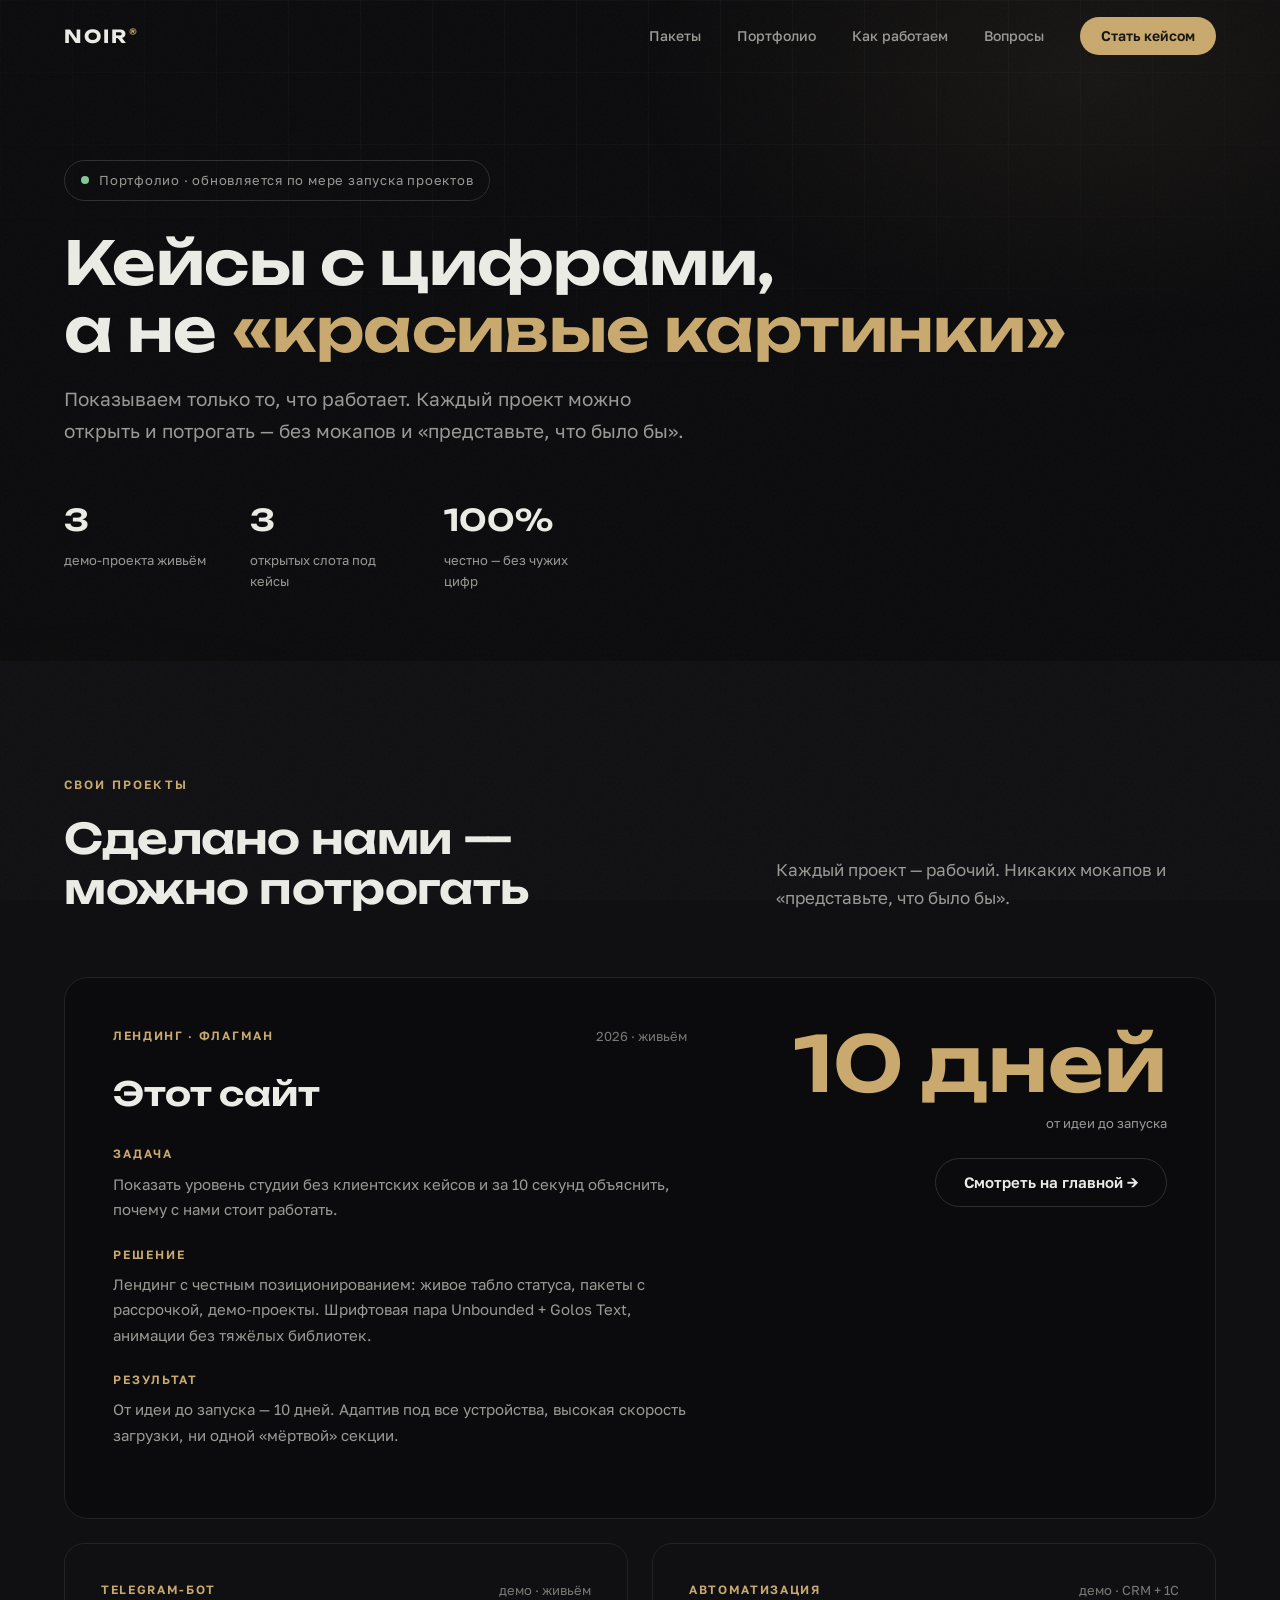
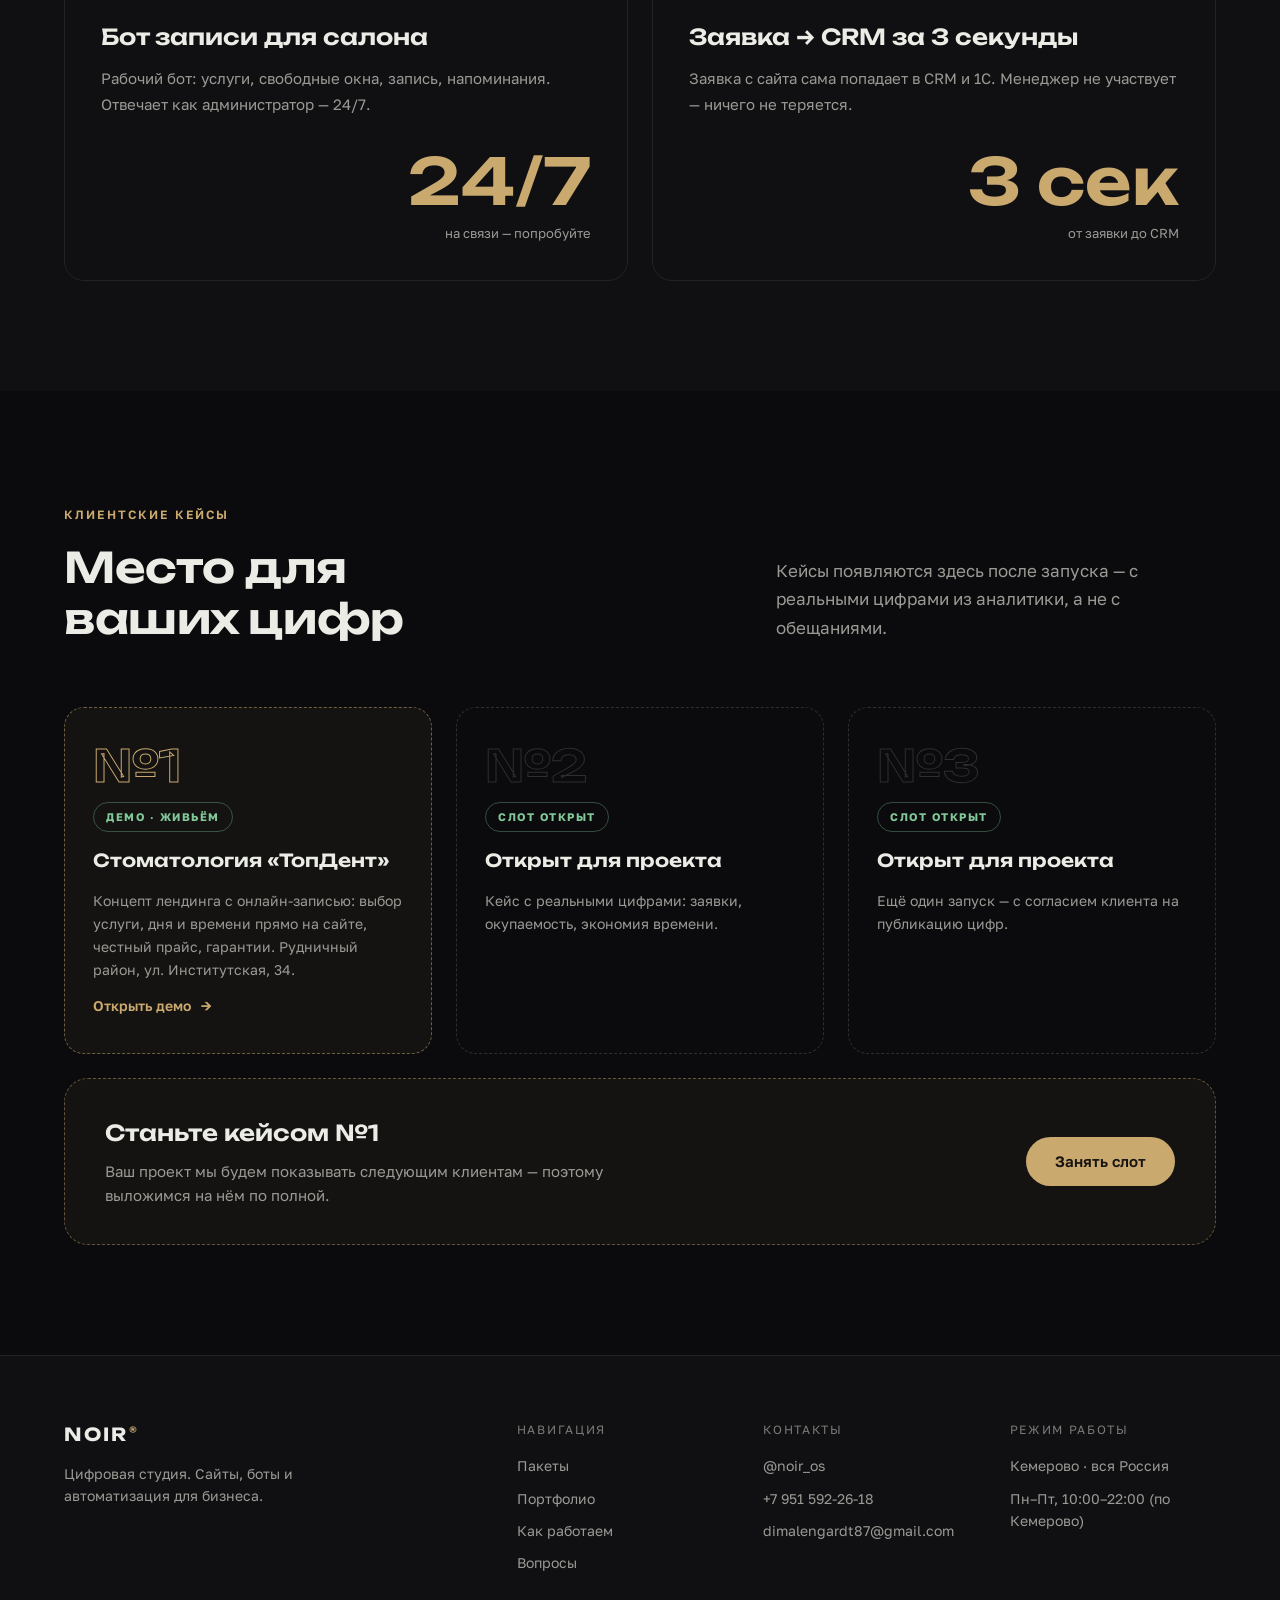
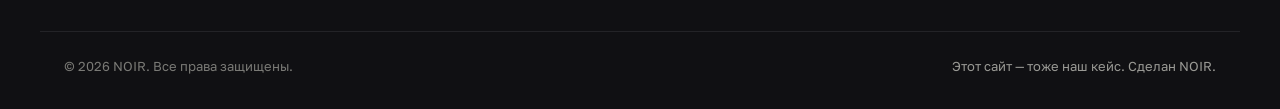
==== commit d90d9e38: "fix: critical bugs and UI issues" ====
--- a/cases.html
+++ b/cases.html
@@ -20,11 +20,11 @@
   <div class="container nav-inner">
     <a href="./" class="logo">NOIR<span>®</span></a>
     <nav class="nav-links" aria-label="Основная навигация">
-      <a class="nav-link" href="./#services">Пакеты</a>
+      <a class="nav-link" href="/#services">Пакеты</a>
       <a class="nav-link" href="#work">Портфолио</a>
-      <a class="nav-link" href="./#process">Как работаем</a>
-      <a class="nav-link" href="./#faq">Вопросы</a>
-      <a class="btn btn-primary btn-sm" href="./#contact">Стать кейсом</a>
+      <a class="nav-link" href="/#process">Как работаем</a>
+      <a class="nav-link" href="/#faq">Вопросы</a>
+      <a class="btn btn-primary btn-sm" href="/#contact">Стать кейсом</a>
     </nav>
     <button id="burger" class="burger" aria-label="Открыть меню" aria-expanded="false" aria-controls="mobileMenu">
       <span></span><span></span><span></span>
@@ -35,11 +35,11 @@
 <!-- МОБИЛЬНОЕ МЕНЮ -->
 <div id="mobileMenu" class="mobile-menu">
   <nav class="mobile-nav" aria-label="Мобильная навигация">
-    <a class="mobile-link" href="./#services">Пакеты</a>
+    <a class="mobile-link" href="/#services">Пакеты</a>
     <a class="mobile-link" href="#work">Портфолио</a>
-    <a class="mobile-link" href="./#process">Как работаем</a>
-    <a class="mobile-link" href="./#faq">Вопросы</a>
-    <a class="mobile-link mobile-cta" href="./#contact">Стать кейсом</a>
+    <a class="mobile-link" href="/#process">Как работаем</a>
+    <a class="mobile-link" href="/#faq">Вопросы</a>
+    <a class="mobile-link mobile-cta" href="/#contact">Стать кейсом</a>
     <div class="mobile-meta">Кемерово · работаем по всей России</div>
   </nav>
 </div>
@@ -163,7 +163,7 @@
          <div class="slot-status">Демо · живьём</div>
          <h3>Стоматология «ТопДент»</h3>
          <p>Концепт лендинга с онлайн-записью: выбор услуги, дня и времени прямо на сайте, честный прайс, гарантии. Рудничный район, ул. Институтская, 34.</p>
-         <a class="link-arrow" href="topdent">Открыть демо <span>→</span></a>
+         <a class="link-arrow" href="topdent.html">Открыть демо <span>→</span></a>
         </div>
         <div class="slot-card" data-reveal style="--d:.08s">
           <div class="slot-num">№2</div>
@@ -174,7 +174,7 @@
         <div class="slot-card" data-reveal style="--d:.16s">
           <div class="slot-num">№3</div>
           <div class="slot-status">Слот открыт</div>
-          <h3>Скоро</h3>
+          <h3>Открыт для проекта</h3>
           <p>Ещё один запуск — с согласием клиента на публикацию цифр.</p>
         </div>
       </div>
@@ -184,7 +184,7 @@
           <h3>Станьте кейсом №1</h3>
           <p>Ваш проект мы будем показывать следующим клиентам — поэтому выложимся на нём по полной.</p>
         </div>
-        <a class="btn btn-primary" href="./#contact">Занять слот</a>
+        <a class="btn btn-primary" href="/#contact">Занять слот</a>
       </div>
     </div>
   </section>
@@ -200,10 +200,10 @@
     </div>
     <div class="footer-col">
       <span class="footer-cap">Навигация</span>
-      <a href="./#services">Пакеты</a>
+      <a href="/#services">Пакеты</a>
       <a href="#work">Портфолио</a>
-      <a href="./#process">Как работаем</a>
-      <a href="./#faq">Вопросы</a>
+      <a href="/#process">Как работаем</a>
+      <a href="/#faq">Вопросы</a>
     </div>
     <div class="footer-col">
       <span class="footer-cap">Контакты</span>
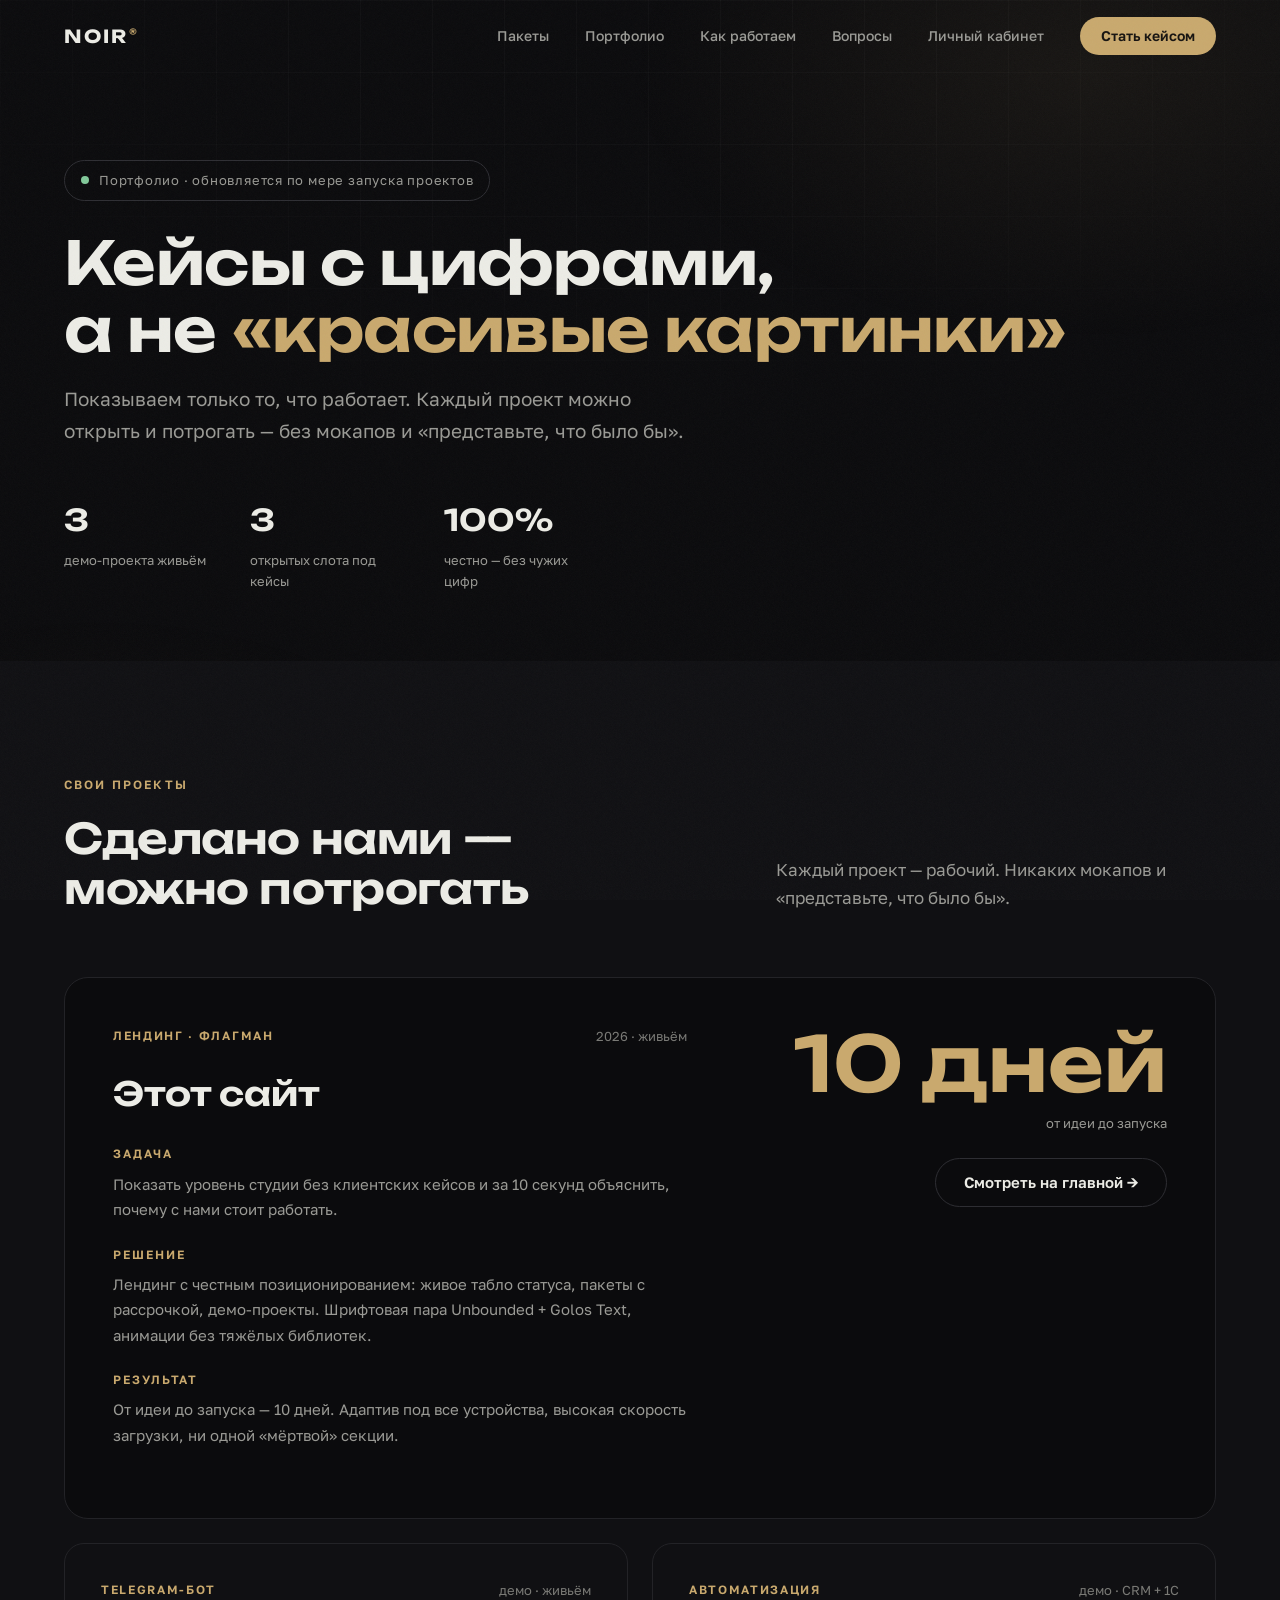
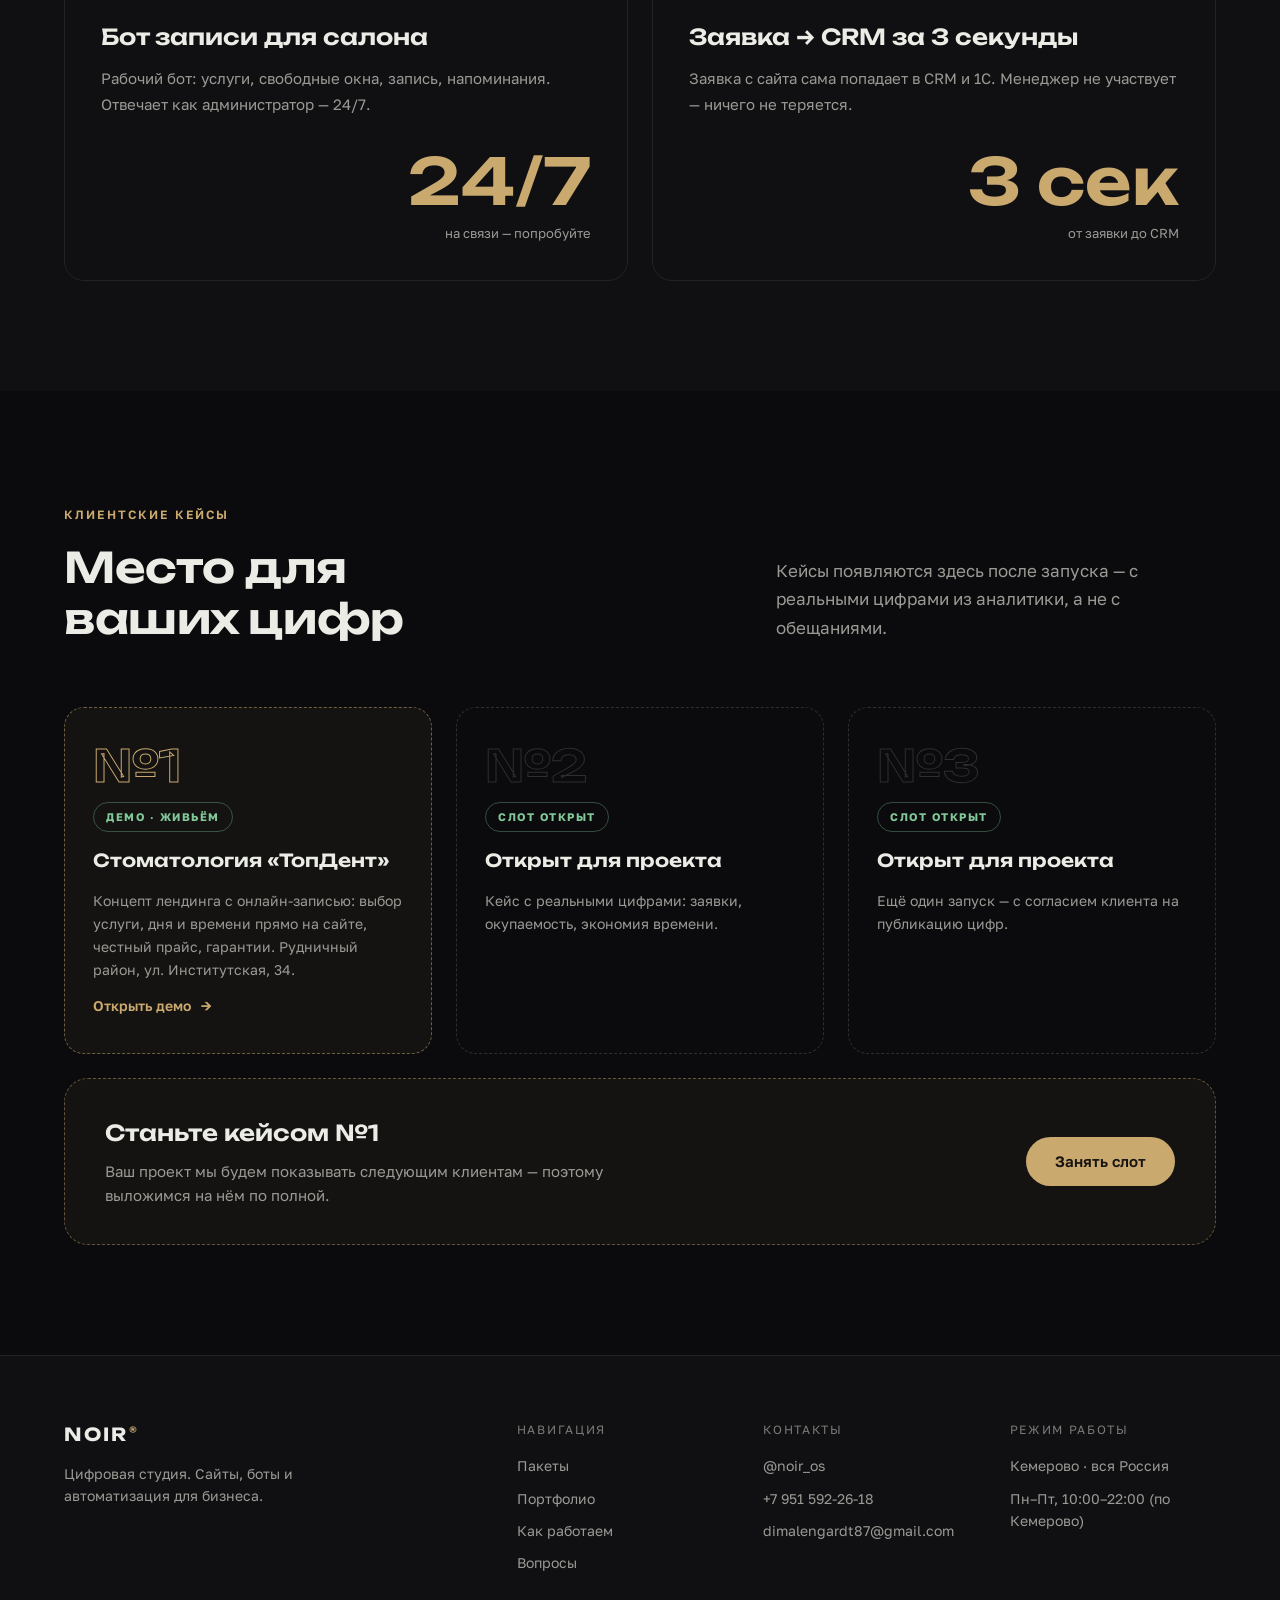
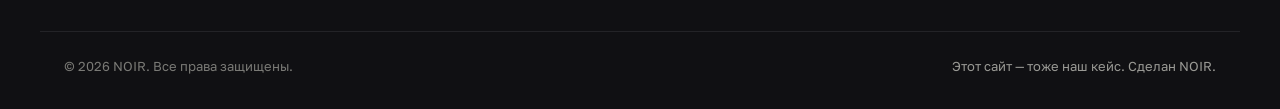
==== commit 931db508: "fix: remove duplicate messages, short contract link, dashboard, sheets" ====
--- a/cases.html
+++ b/cases.html
@@ -24,6 +24,7 @@
       <a class="nav-link" href="#work">Портфолио</a>
       <a class="nav-link" href="/#process">Как работаем</a>
       <a class="nav-link" href="/#faq">Вопросы</a>
+      <a class="nav-link" href="/dashboard">Личный кабинет</a>
       <a class="btn btn-primary btn-sm" href="/#contact">Стать кейсом</a>
     </nav>
     <button id="burger" class="burger" aria-label="Открыть меню" aria-expanded="false" aria-controls="mobileMenu">
@@ -39,6 +40,7 @@
     <a class="mobile-link" href="#work">Портфолио</a>
     <a class="mobile-link" href="/#process">Как работаем</a>
     <a class="mobile-link" href="/#faq">Вопросы</a>
+    <a class="mobile-link" href="/dashboard">Личный кабинет</a>
     <a class="mobile-link mobile-cta" href="/#contact">Стать кейсом</a>
     <div class="mobile-meta">Кемерово · работаем по всей России</div>
   </nav>
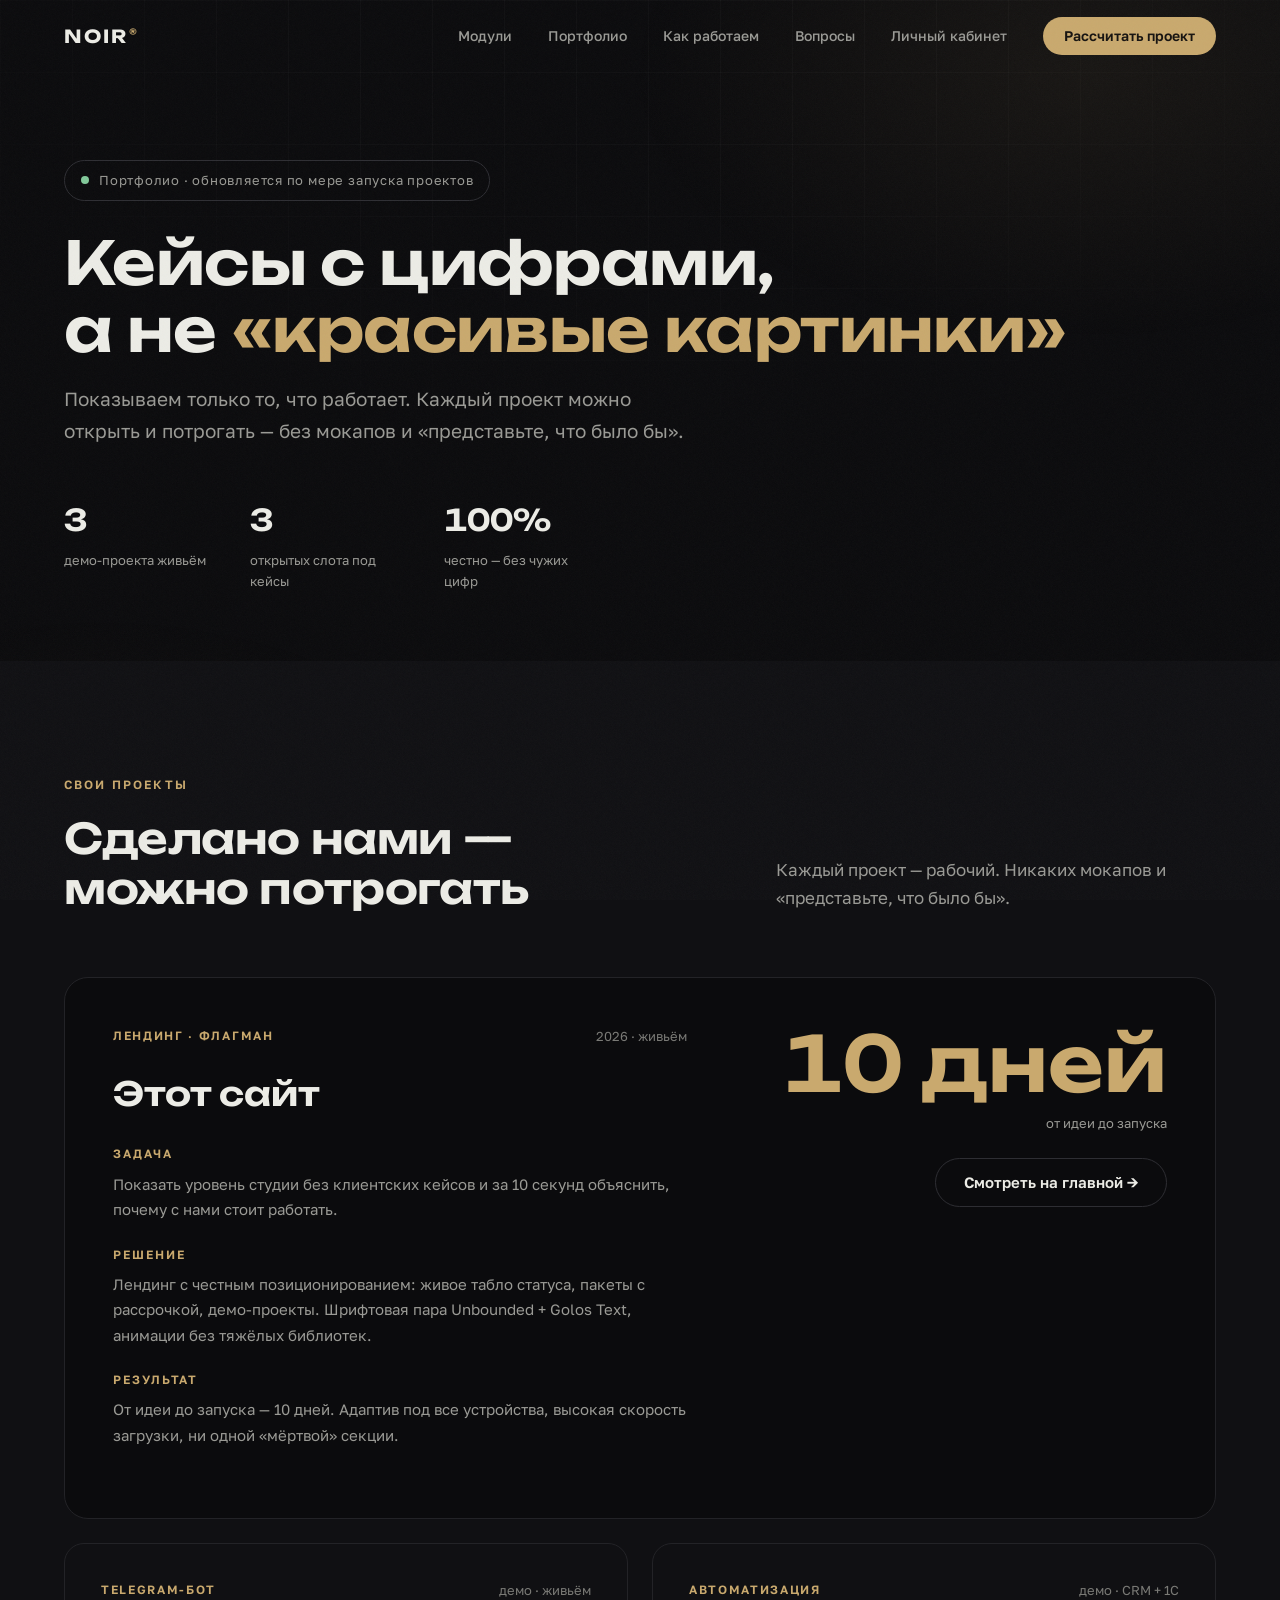
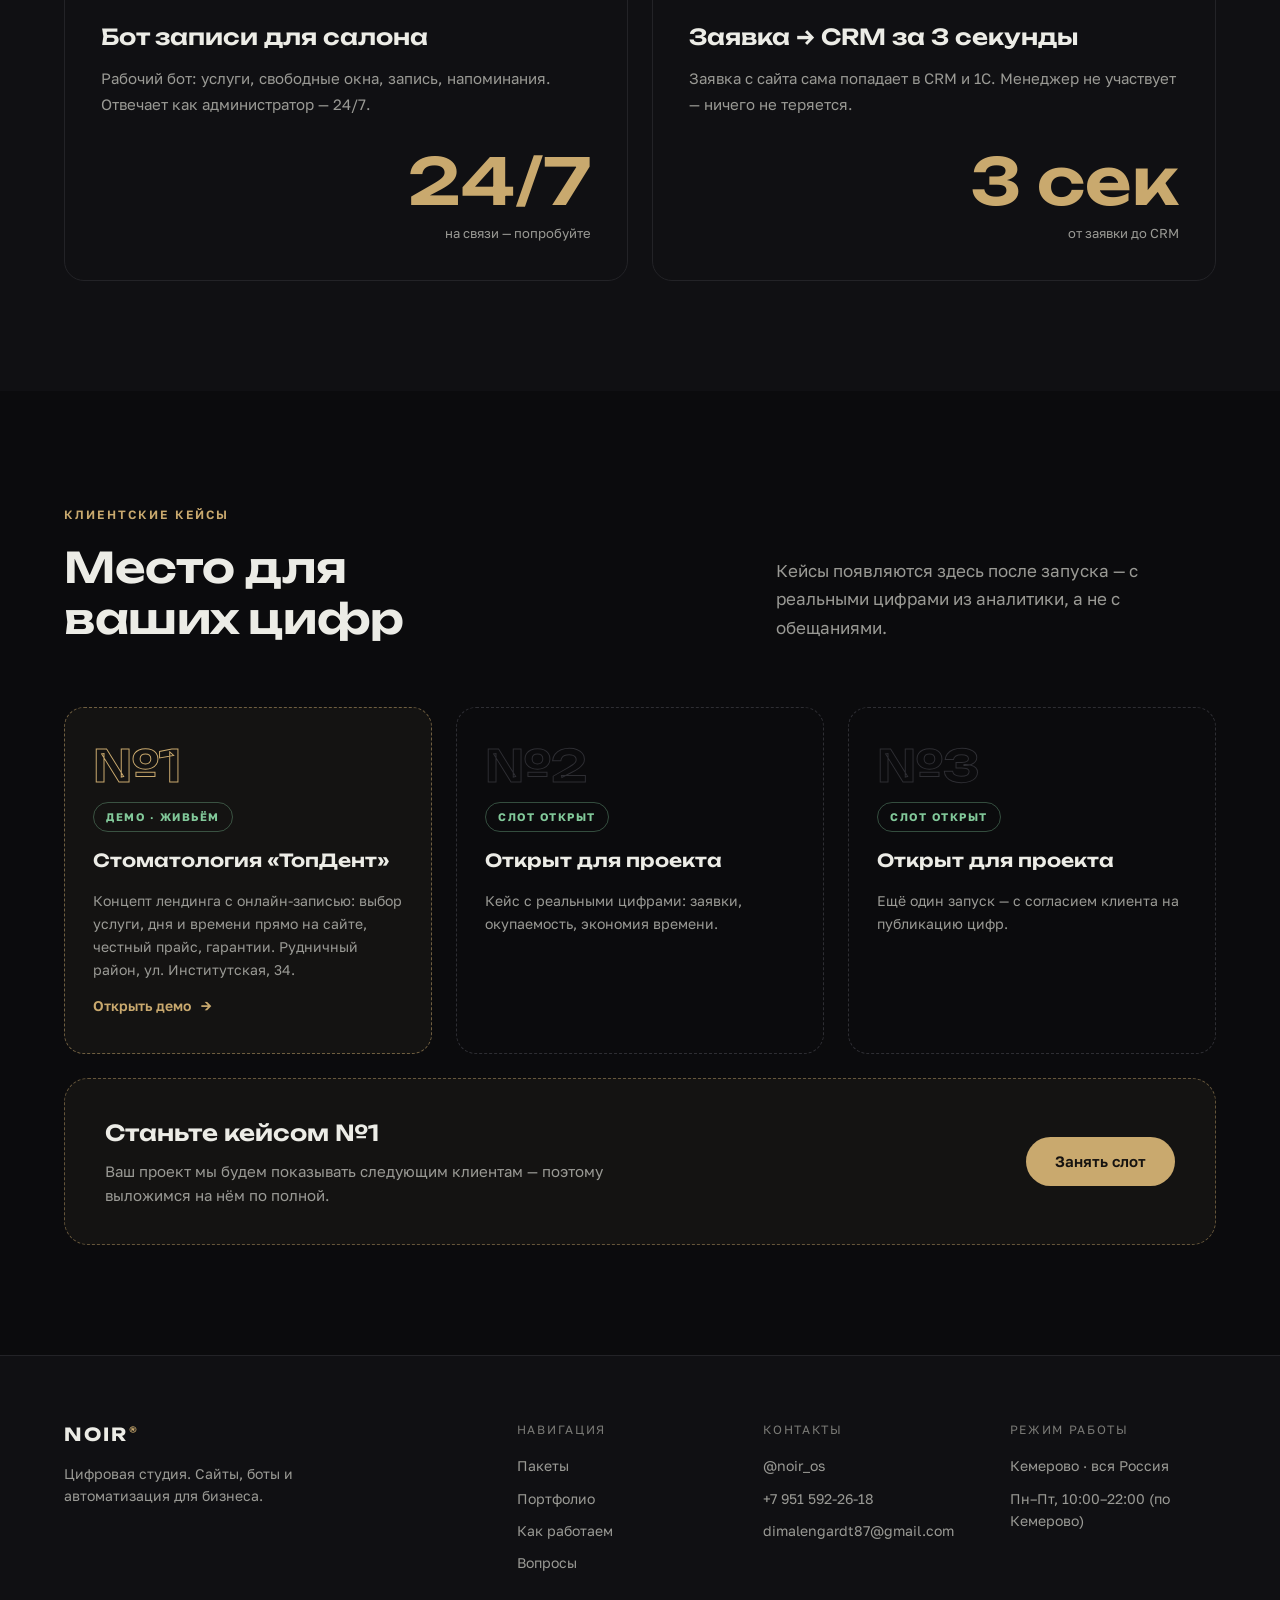
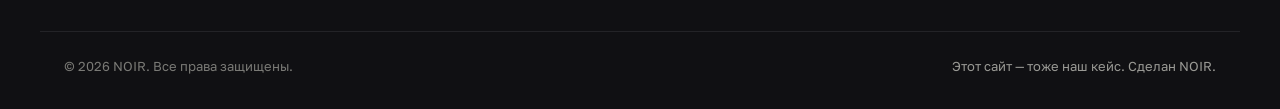
==== commit eb9c1ae0: "fix: cases header matches main page (Модули instead of Пакеты)" ====
--- a/cases.html
+++ b/cases.html
@@ -20,12 +20,12 @@
   <div class="container nav-inner">
     <a href="./" class="logo">NOIR<span>®</span></a>
     <nav class="nav-links" aria-label="Основная навигация">
-      <a class="nav-link" href="/#services">Пакеты</a>
-      <a class="nav-link" href="#work">Портфолио</a>
-      <a class="nav-link" href="/#process">Как работаем</a>
-      <a class="nav-link" href="/#faq">Вопросы</a>
+      <a class="nav-link" data-nav="services" href="/#services">Модули</a>
+      <a class="nav-link" data-nav="cases" href="#work">Портфолио</a>
+      <a class="nav-link" data-nav="process" href="/#process">Как работаем</a>
+      <a class="nav-link" data-nav="faq" href="/#faq">Вопросы</a>
       <a class="nav-link" href="/dashboard">Личный кабинет</a>
-      <a class="btn btn-primary btn-sm" href="/#contact">Стать кейсом</a>
+      <a class="btn btn-primary btn-sm" href="/#contact">Рассчитать проект</a>
     </nav>
     <button id="burger" class="burger" aria-label="Открыть меню" aria-expanded="false" aria-controls="mobileMenu">
       <span></span><span></span><span></span>
@@ -36,12 +36,12 @@
 <!-- МОБИЛЬНОЕ МЕНЮ -->
 <div id="mobileMenu" class="mobile-menu">
   <nav class="mobile-nav" aria-label="Мобильная навигация">
-    <a class="mobile-link" href="/#services">Пакеты</a>
+    <a class="mobile-link" href="/#services">Модули</a>
     <a class="mobile-link" href="#work">Портфолио</a>
     <a class="mobile-link" href="/#process">Как работаем</a>
     <a class="mobile-link" href="/#faq">Вопросы</a>
     <a class="mobile-link" href="/dashboard">Личный кабинет</a>
-    <a class="mobile-link mobile-cta" href="/#contact">Стать кейсом</a>
+    <a class="mobile-link mobile-cta" href="/#contact">Рассчитать проект</a>
     <div class="mobile-meta">Кемерово · работаем по всей России</div>
   </nav>
 </div>
--- a/styles.css
+++ b/styles.css
@@ -785,3 +785,106 @@
   .marquee-track { animation: none !important; }
   .dot-live { animation: none !important; }
 }
+
+/* ═══════════════════════════════════════════
+   ORIGIN KIT АНИМАЦИИ
+═══════════════════════════════════════════ */
+
+/* 1. Text Reveal — плавное появление текста */
+.text-reveal {
+  overflow: hidden;
+}
+.text-reveal > span {
+  display: inline-block;
+  opacity: 0;
+  transform: translateY(110%);
+  transition: transform 0.8s cubic-bezier(0.16, 1, 0.3, 1), opacity 0.6s ease;
+}
+.text-reveal.revealed > span {
+  opacity: 1;
+  transform: none;
+}
+
+/* 2. Gradient Shift — живой градиента на фоне */
+.gradient-shift {
+  background-size: 200% 200%;
+  animation: gradientShift 8s ease infinite;
+}
+@keyframes gradientShift {
+  0% { background-position: 0% 50%; }
+  50% { background-position: 100% 50%; }
+  100% { background-position: 0% 50%; }
+}
+
+/* 3. Magnetic Button — магнитный эффект */
+.magnetic-btn {
+  transition: transform 0.15s cubic-bezier(0.33, 1, 0.68, 1);
+  will-change: transform;
+}
+
+/* 4. Smooth Parallax — параллакс при скролле */
+.parallax-slow {
+  transition: transform 0.1s linear;
+}
+
+/* 5. Counter Animation — плавный счётчик (уже есть, улучшаем) */
+[data-count] {
+  font-variant-numeric: tabular-nums;
+}
+
+/* 6. Line Draw — линия появляется при наведении */
+.line-draw::after {
+  content: '';
+  position: absolute;
+  bottom: 0;
+  left: 0;
+  width: 0;
+  height: 2px;
+  background: var(--accent);
+  transition: width 0.4s cubic-bezier(0.16, 1, 0.3, 1);
+}
+.line-draw:hover::after {
+  width: 100%;
+}
+
+/* 7. Fade In Up — появление снизу вверх */
+.fade-in-up {
+  opacity: 0;
+  transform: translateY(30px);
+  transition: opacity 0.8s ease, transform 0.8s cubic-bezier(0.16, 1, 0.3, 1);
+}
+.fade-in-up.revealed {
+  opacity: 1;
+  transform: none;
+}
+
+/* 8. Stagger Children — последовательное появление детей */
+.stagger-children > * {
+  opacity: 0;
+  transform: translateY(20px);
+  transition: opacity 0.6s ease, transform 0.6s cubic-bezier(0.16, 1, 0.3, 1);
+}
+.stagger-children.revealed > *:nth-child(1) { transition-delay: 0.05s; opacity: 1; transform: none; }
+.stagger-children.revealed > *:nth-child(2) { transition-delay: 0.1s; opacity: 1; transform: none; }
+.stagger-children.revealed > *:nth-child(3) { transition-delay: 0.15s; opacity: 1; transform: none; }
+.stagger-children.revealed > *:nth-child(4) { transition-delay: 0.2s; opacity: 1; transform: none; }
+.stagger-children.revealed > *:nth-child(5) { transition-delay: 0.25s; opacity: 1; transform: none; }
+.stagger-children.revealed > *:nth-child(6) { transition-delay: 0.3s; opacity: 1; transform: none; }
+
+/* 9. Glow Pulse — пульсирующее свечение */
+.glow-pulse {
+  animation: glowPulse 3s ease-in-out infinite;
+}
+@keyframes glowPulse {
+  0%, 100% { box-shadow: 0 0 20px rgba(201, 169, 110, 0.1); }
+  50% { box-shadow: 0 0 40px rgba(201, 169, 110, 0.25); }
+}
+
+/* 10. Float — лёгкое парение */
+.float {
+  animation: float 6s ease-in-out infinite;
+}
+@keyframes float {
+  0%, 100% { transform: translateY(0); }
+  50% { transform: translateY(-10px); }
+}
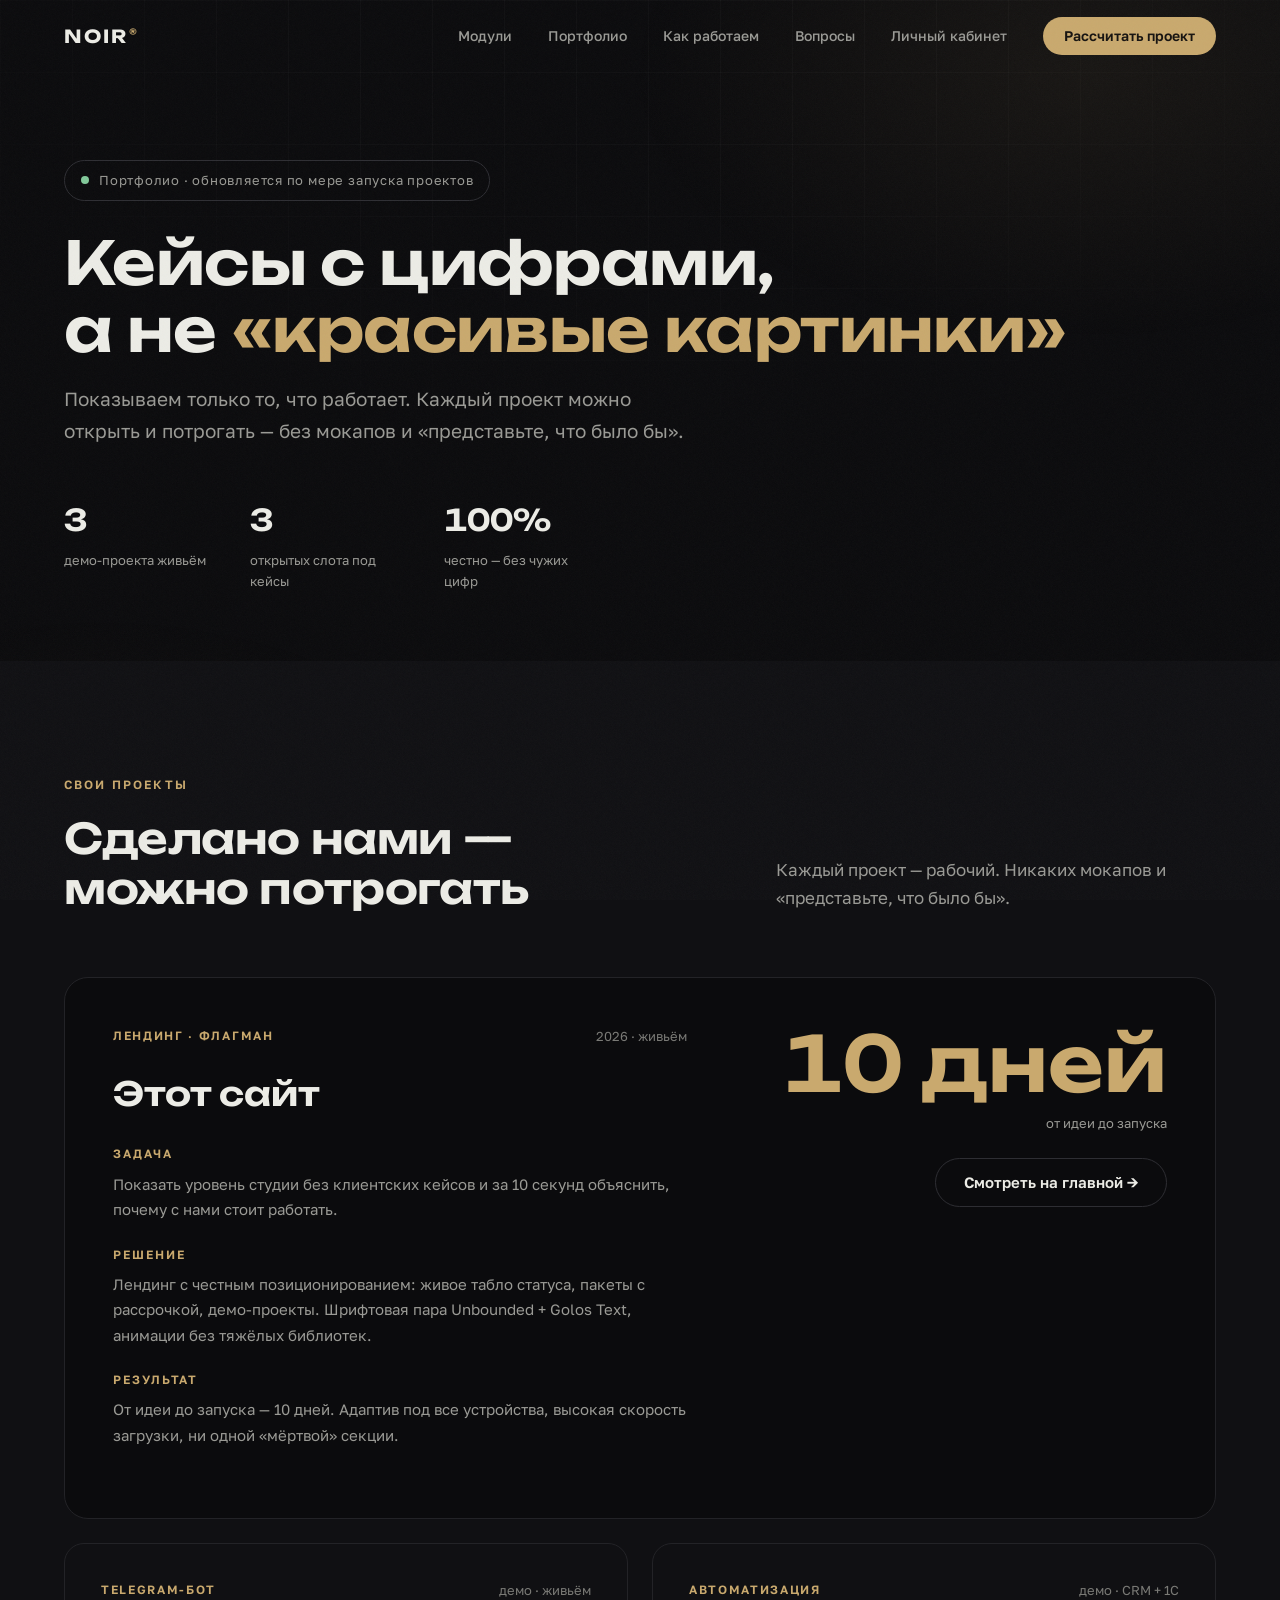
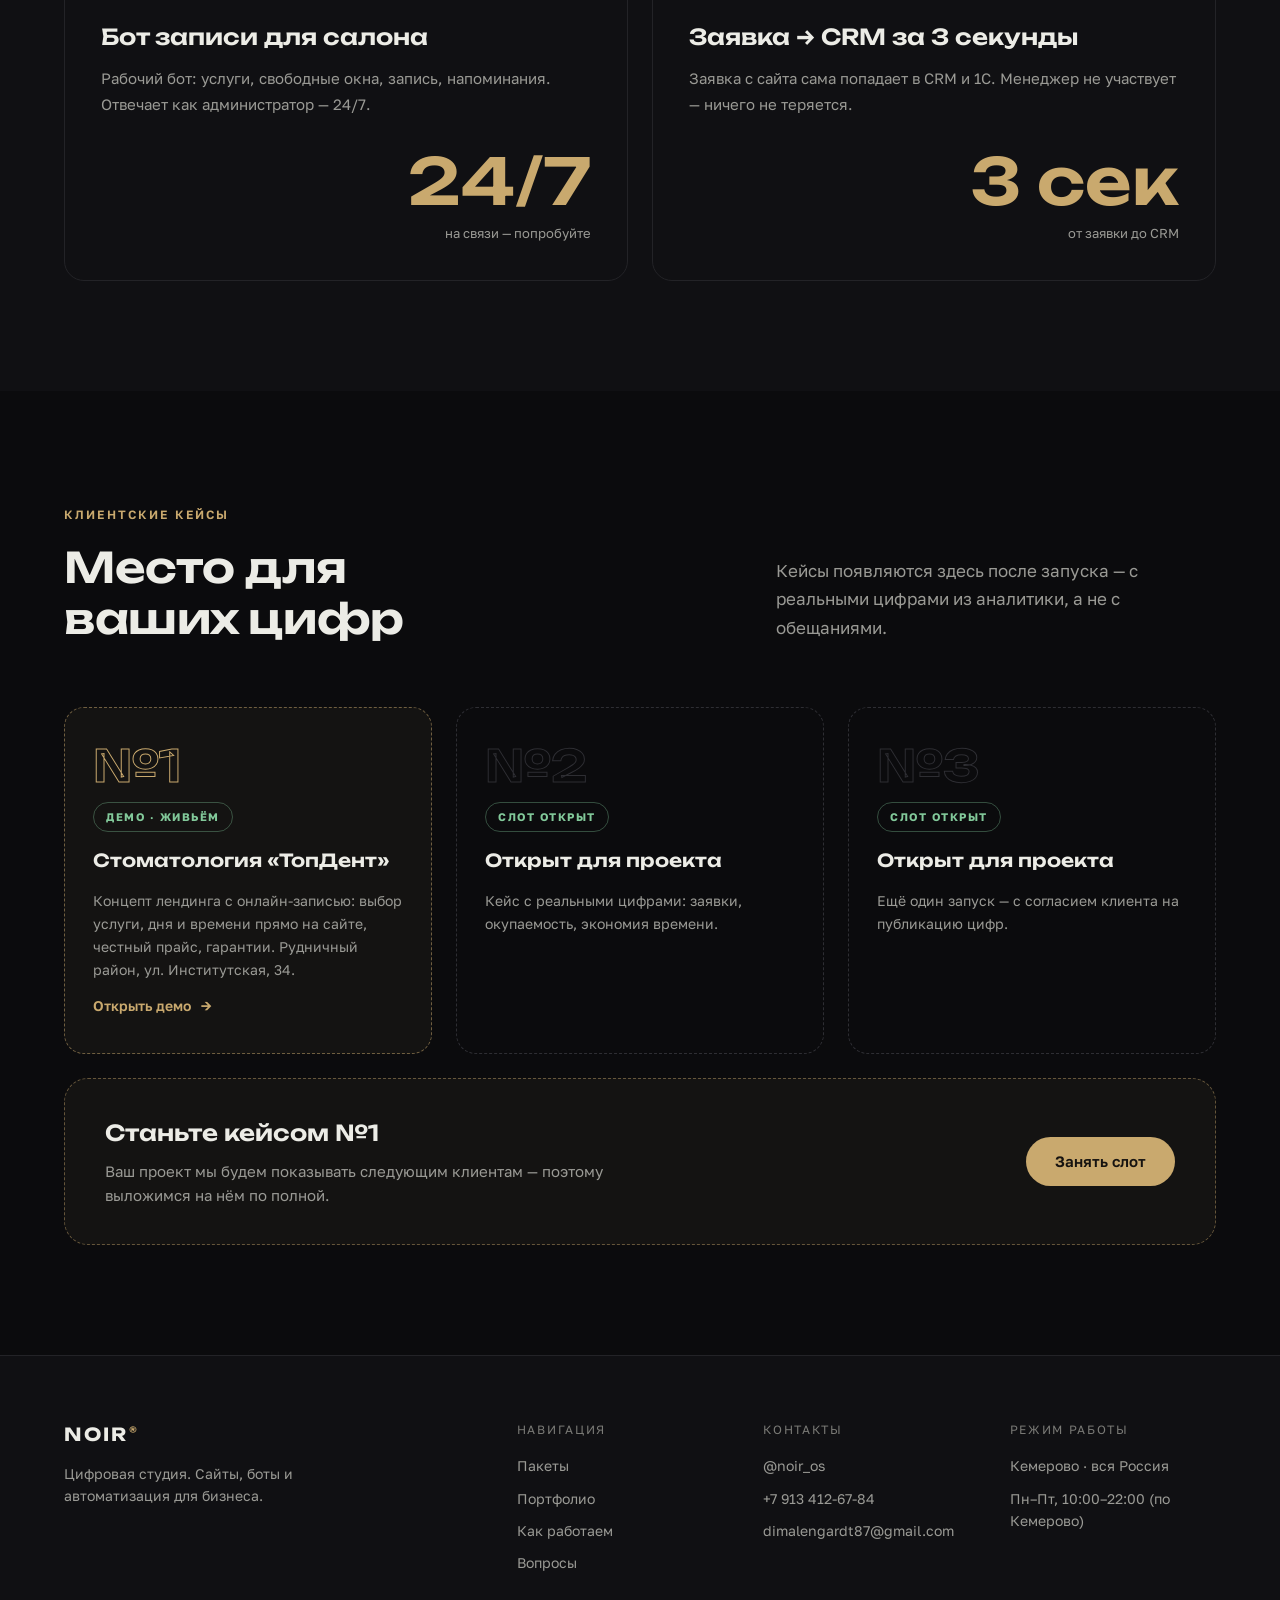
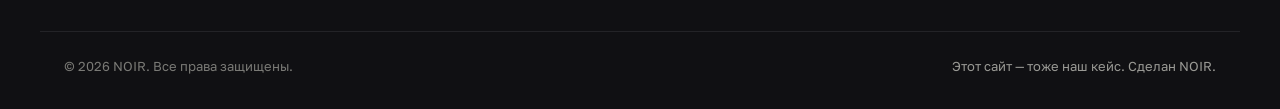
==== commit ca08e5e0: "Update cases.html" ====
--- a/cases.html
+++ b/cases.html
@@ -210,7 +210,7 @@
     <div class="footer-col">
       <span class="footer-cap">Контакты</span>
       <a href="https://t.me/noir_os" target="_blank" rel="noopener">@noir_os</a>
-      <a href="tel:+79515922618">+7 951 592-26-18</a>
+      <a href="tel:+79515922618">+7 913 412-67-84</a>
       <a href="mailto:dimalengardt87@gmail.com">dimalengardt87@gmail.com</a>
     </div>
     <div class="footer-col">
@@ -227,4 +227,4 @@
 
 <script src="script.js"></script>
 </body>
-</html>+</html>
